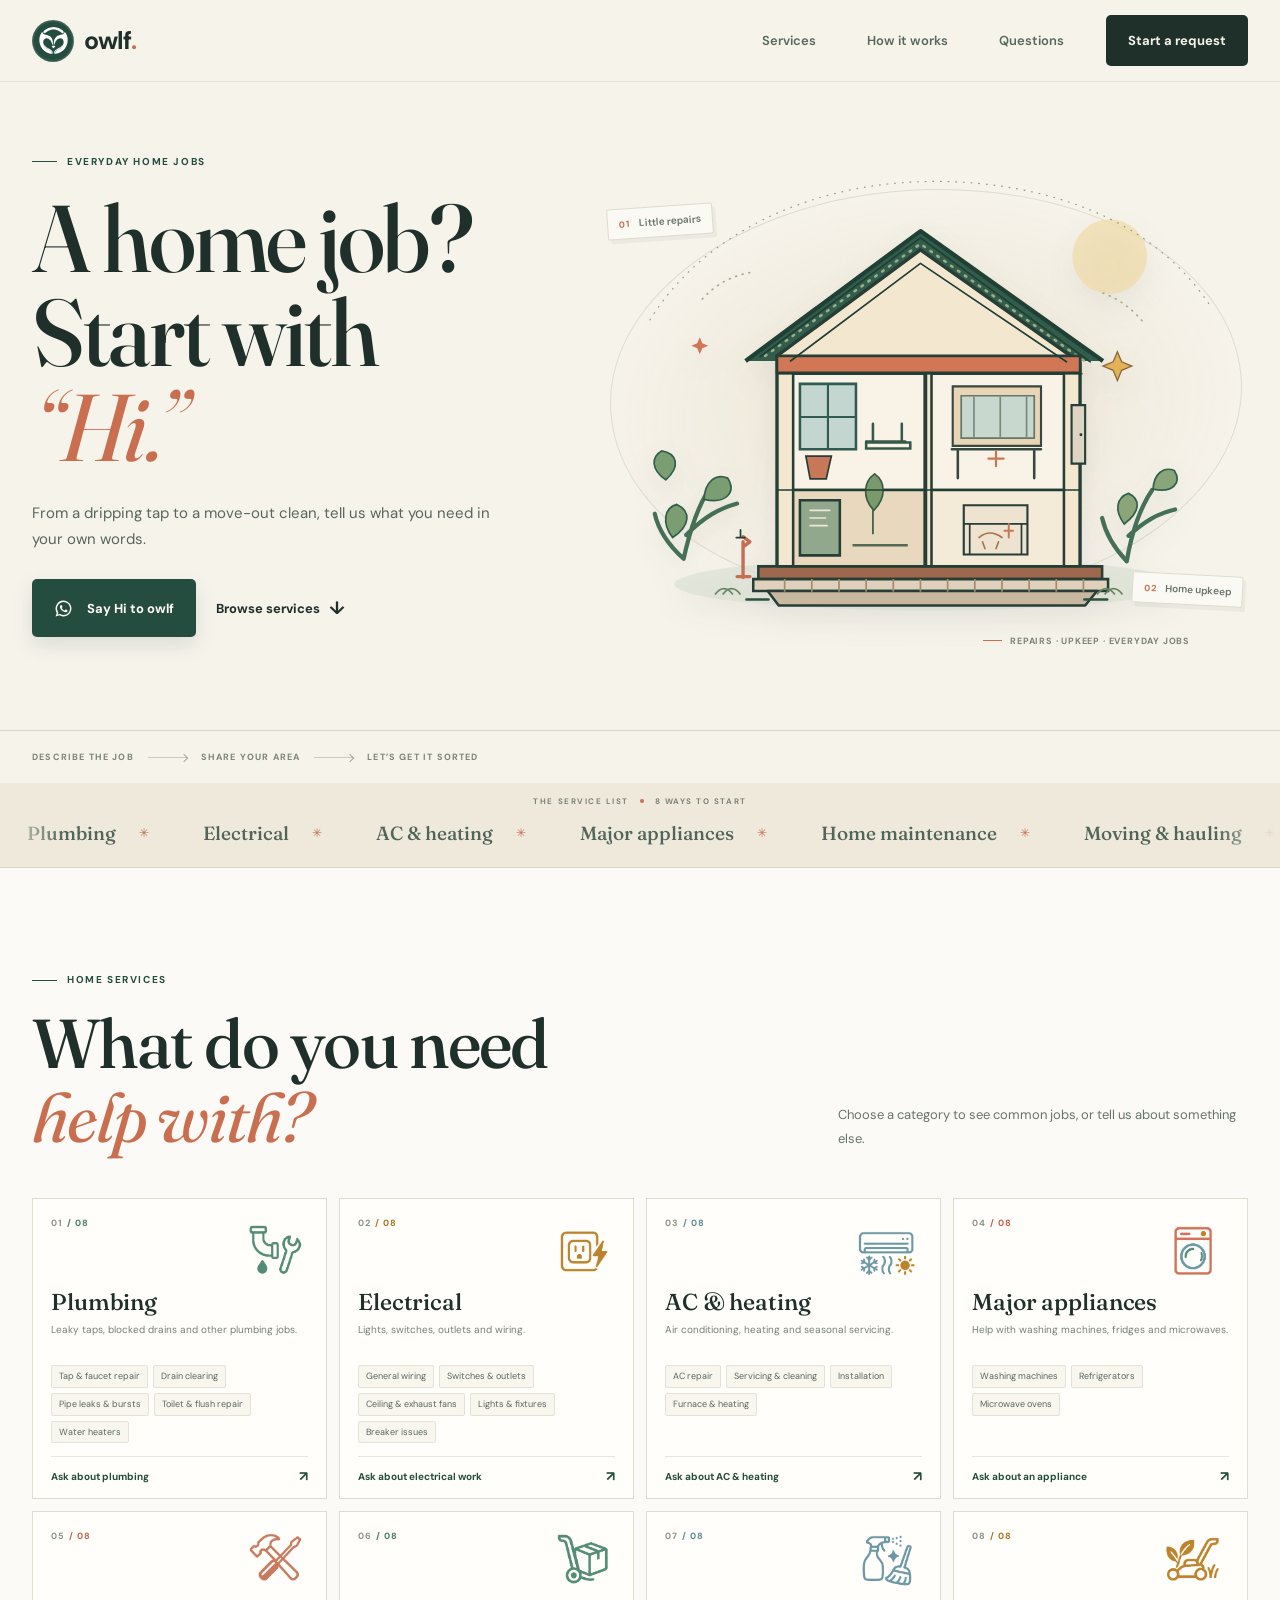
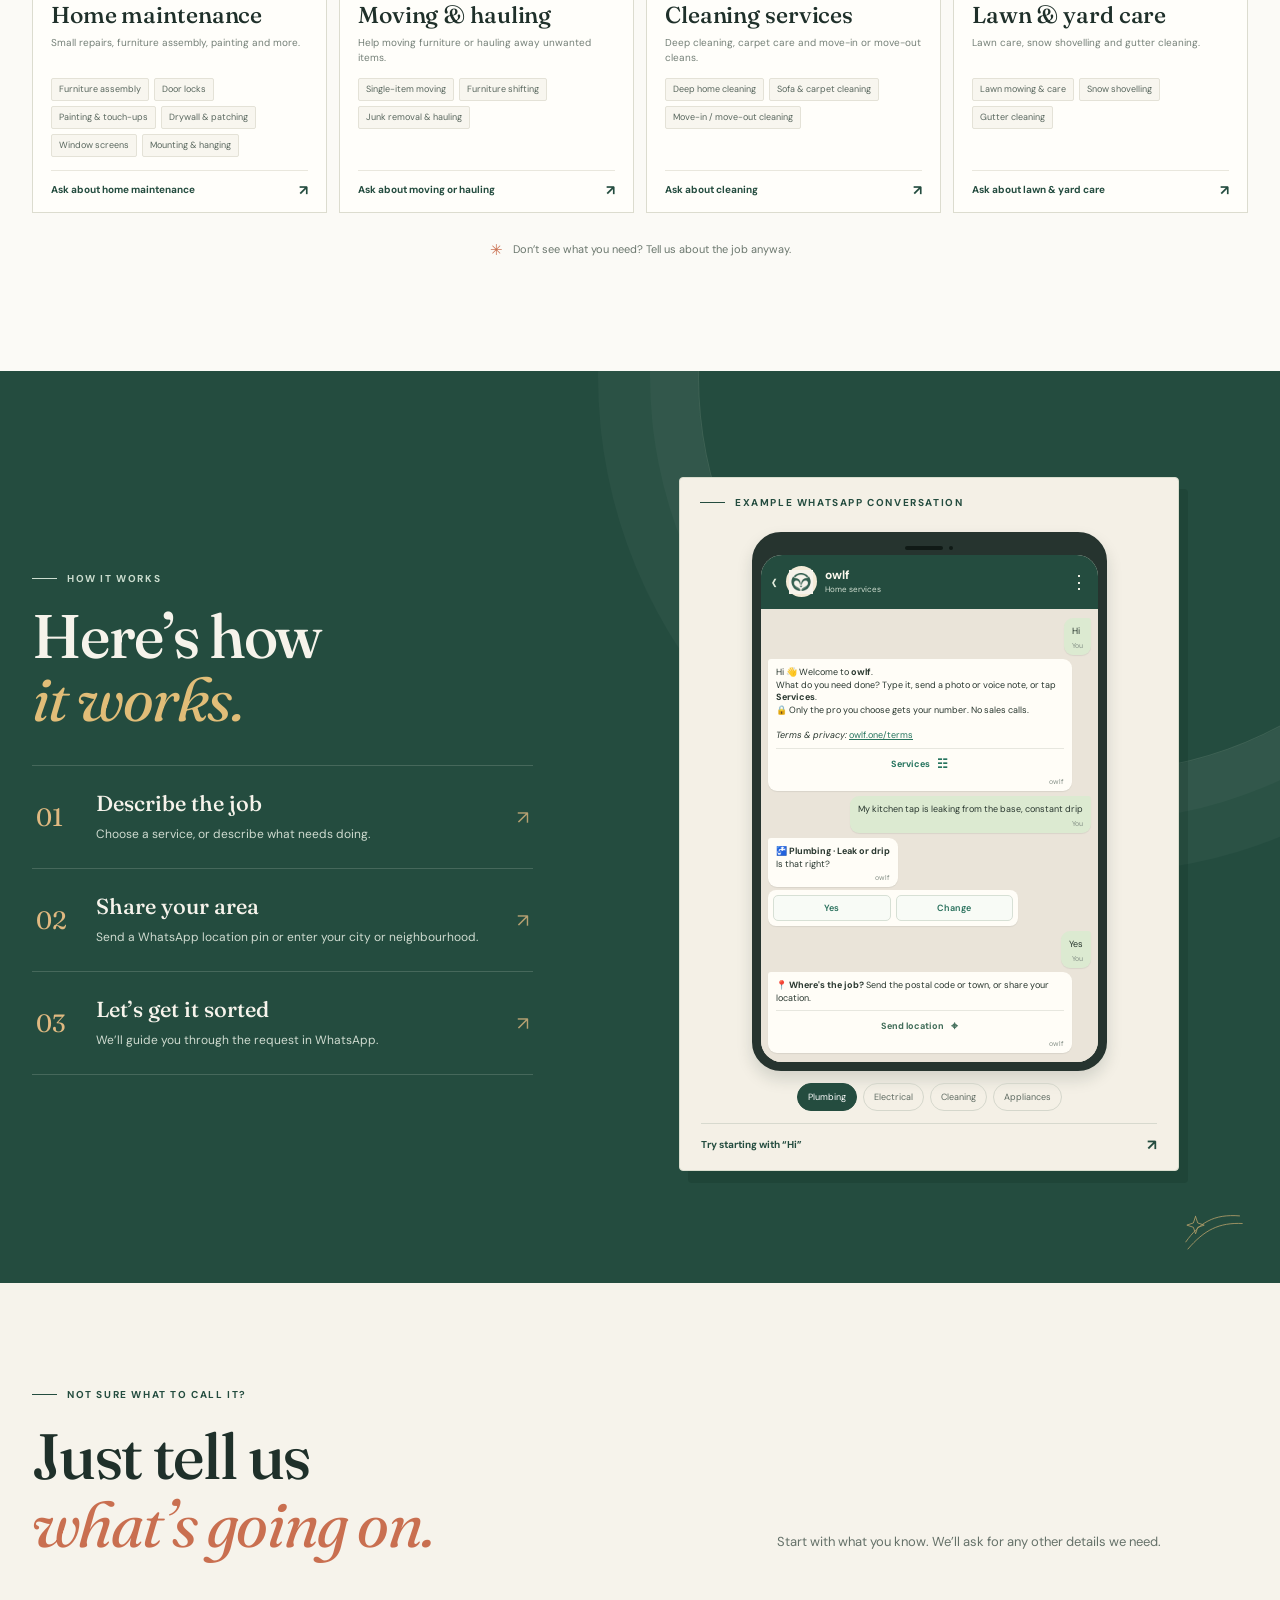
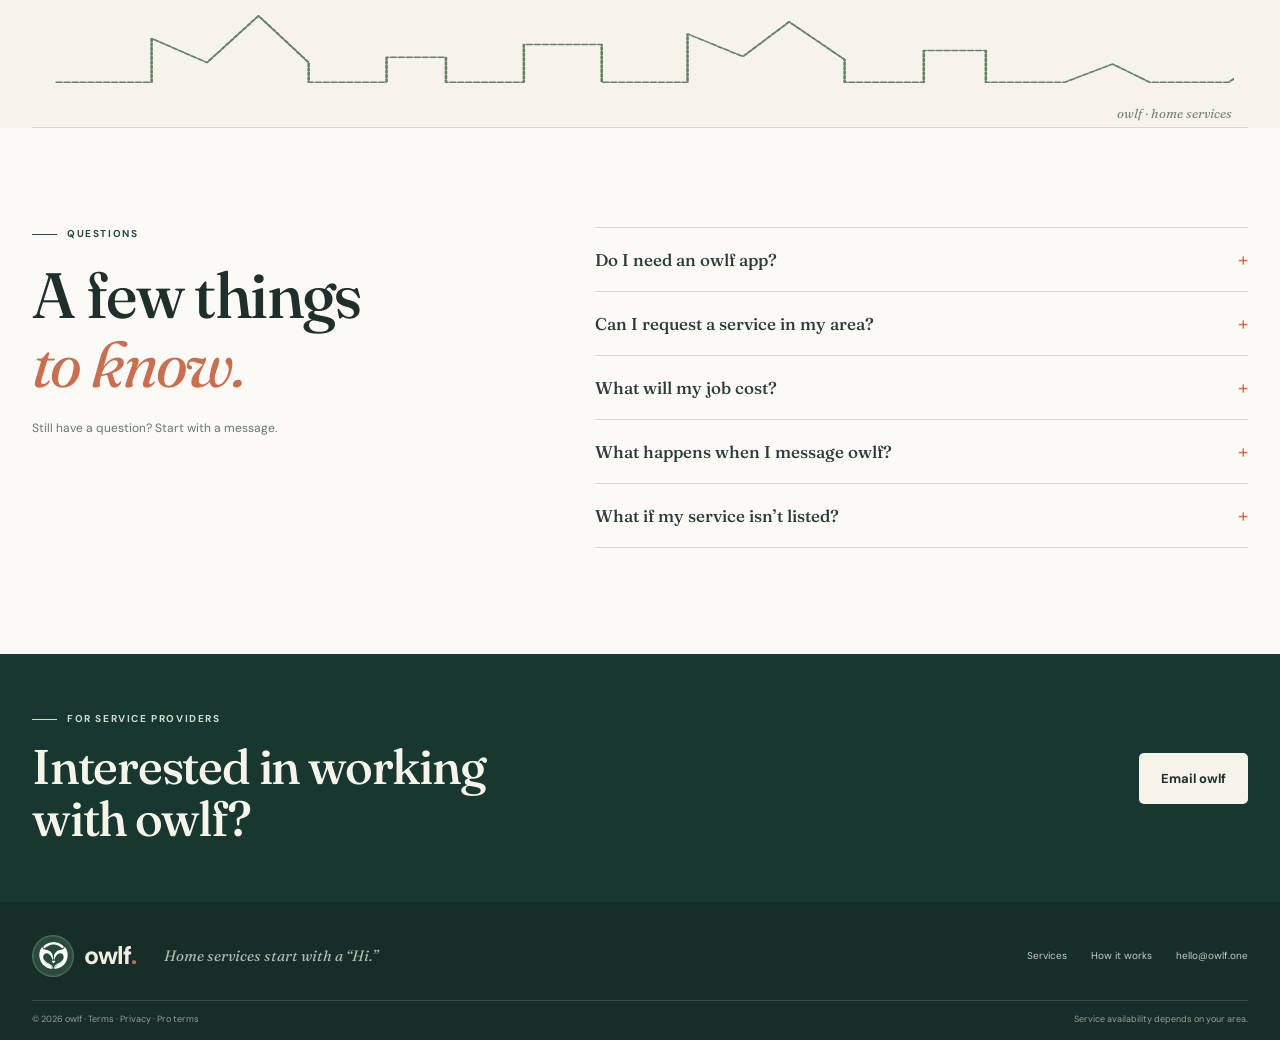
==== index.html @ 666f2050 "Terms page address and quiet legal links - owlf.one/terms shows the Customer Terms (from the app, li" ====
<!doctype html>
<html lang="en-CA">
<head>
  <meta charset="utf-8">
  <meta name="viewport" content="width=device-width, initial-scale=1">
  <meta name="theme-color" content="#f6f3eb">
  <title>owlf — A home job? Start with “Hi.”</title>
  <meta name="description" content="From a dripping tap to a move-out clean, tell owlf what you need in your own words. Start with a message in WhatsApp.">
  <link rel="canonical" href="https://owlf.one/">
  <link rel="icon" type="image/svg+xml" href="./favicon.svg">
  <link rel="icon" type="image/x-icon" href="./favicon.ico">
  <link rel="icon" type="image/png" sizes="192x192" href="./icon-192.png">
  <link rel="icon" type="image/png" sizes="512x512" href="./icon-512.png">
  <link rel="apple-touch-icon" href="./apple-touch-icon.png">
  <link rel="manifest" href="./manifest.webmanifest">
  <meta property="og:type" content="website">
  <meta property="og:url" content="https://owlf.one/">
  <meta property="og:title" content="owlf — Home services, started with a message">
  <meta property="og:description" content="Tell owlf what your home needs and start the conversation in WhatsApp.">
  <meta property="og:site_name" content="owlf">
  <meta name="twitter:card" content="summary_large_image">
  <meta name="twitter:title" content="owlf — Home services, started with a message">
  <meta name="twitter:description" content="Browse home service categories, then start a request in WhatsApp.">
  <link rel="preconnect" href="https://fonts.googleapis.com">
  <link rel="preconnect" href="https://fonts.gstatic.com" crossorigin>
  <link href="https://fonts.googleapis.com/css2?family=DM+Sans:wght@400;500;600;700&family=Fraunces:opsz,wght@9..144,400;9..144,500;9..144,600&display=swap" rel="stylesheet">
  <link rel="stylesheet" href="./style.css">
  <script src="./app.js" defer></script>
</head>
<body>
<a class="skip-link" href="#main">Skip to content</a>


<header class="site-header">
  <div class="wrap nav">
    <a class="brand" href="#top" aria-label="owlf home">
      <span class="brand-mark"><img src="./owlf-logo.svg" alt=""></span>
      <span class="brand-name">owlf<span>.</span></span>
    </a>
    <button class="menu-toggle" type="button" aria-expanded="false" aria-controls="main-nav" aria-label="Open navigation"><span></span><span></span></button>
    <nav class="main-nav" id="main-nav" aria-label="Main navigation">
      <a href="#services">Services</a><a href="#how">How it works</a><a href="#questions">Questions</a>
    </nav>
    <a class="button button-ink nav-cta" data-wa data-message="Hi" href="https://wa.me/?text=Hi">
      <span>Start a request</span>
    </a>
  </div>
</header>

<main id="main">
  <section class="hero" id="top">
    <div class="wrap hero-grid">
      <div class="hero-copy">
        <p class="eyebrow"><span class="eyebrow-rule"></span>Everyday home jobs</p>
        <h1>A home job?<br>Start with<br><em>“Hi.”</em></h1>
        <p class="hero-lede">From a dripping tap to a move-out clean, tell us what you need in your own words.</p>
        <div class="hero-actions">
          <a class="button button-green" data-wa data-message="Hi" href="https://wa.me/?text=Hi">
            <svg class="whatsapp-icon" viewBox="0 0 24 24" aria-hidden="true"><path d="M12 2a10 10 0 0 0-8.5 15.3L2 22l4.9-1.4A10 10 0 1 0 12 2Zm0 18.2a8.2 8.2 0 0 1-4.1-1.1l-.3-.2-3 .8.8-2.9-.2-.3A8.2 8.2 0 1 1 12 20.2Zm4.5-6.1c-.2-.1-1.4-.7-1.6-.8-.2-.1-.4-.1-.5.1l-.8 1c-.1.1-.3.2-.5.1-.2-.1-1-.4-1.9-1.2-.7-.6-1.2-1.4-1.3-1.7-.1-.2 0-.4.1-.5l.4-.4c.1-.1.2-.2.2-.4s0-.3 0-.4l-.7-1.8c-.2-.5-.4-.4-.5-.4h-.5c-.2 0-.4.1-.6.3-.2.2-.8.8-.8 2s.8 2.3 1 2.5c.1.2 1.7 2.6 4.1 3.6.6.3 1 .4 1.4.5.6.2 1.1.2 1.5.1.5-.1 1.4-.6 1.6-1.1.2-.6.2-1 .1-1.2-.1-.1-.2-.1-.5-.3Z"/></svg>
            <span>Say Hi to owlf</span>
          </a>
          <a class="text-link" href="#services">Browse services <span aria-hidden="true">↓</span></a>
        </div>
        
      </div>

      <div class="hero-art" aria-label="Illustration of a Canadian home with everyday home-service details">
        <div class="art-note note-one"><span class="note-mark">01</span><span>Little repairs</span></div>
        <div class="art-note note-two"><span class="note-mark">02</span><span>Home upkeep</span></div>
        <svg class="home-drawing" viewBox="0 0 760 570" role="img" aria-label="Illustration of a Canadian home" aria-describedby="home-art-desc">
          <desc id="home-art-desc">A hand-drawn brick house with a front porch, window boxes, a kitchen tap, a light switch, laundry and a snow shovel.</desc>
          <ellipse cx="382" cy="508" rx="298" ry="31" fill="#d8dfd1" opacity=".63"/>
          <circle cx="597" cy="122" r="44" fill="#f0dba8" opacity=".72"/>
          <path class="orbit-line" d="M55 197c72-116 223-177 389-161 121 12 217 61 272 145"/>
          <path d="M95 478c8-36 17-63 31-83m-31 83c-20-18-30-35-34-53m37 25c22-22 39-31 60-37" fill="none" stroke="#466f58" stroke-width="5" stroke-linecap="round"/>
          <path d="M82 453c-13-17-10-35 5-39 17 8 16 25-5 39Zm37-45c1-21 14-31 28-25 10 16-1 31-28 25Zm-45-23c-18-12-17-27-5-34 18 3 23 18 5 34Z" fill="#7b9d72" stroke="#315f4b" stroke-width="2"/>
          <path d="M617 481c6-35 15-62 30-84m-30 84c-16-17-25-33-29-51m31 21c20-18 34-26 55-31" fill="none" stroke="#466f58" stroke-width="5" stroke-linecap="round"/>
          <path d="M614 437c-12-16-9-31 5-36 15 7 14 22-5 36Zm34-41c1-18 12-27 25-22 9 14-1 27-25 22Z" fill="#8aa678" stroke="#315f4b" stroke-width="2"/>
          <g class="house-body">
          <path d="M168 245 374 92l215 153" fill="#315d4a" stroke="#203f35" stroke-width="5" stroke-linejoin="round"/>
          <path d="m191 239 183-132 193 138" fill="none" stroke="#9aac8a" stroke-width="3" stroke-linecap="round" stroke-dasharray="2 8"/>
          <path d="m205 239 169-125 188 133v242H205V239Z" fill="#f4e7d0" stroke="#263e36" stroke-width="4" stroke-linejoin="round"/>
          <path d="M205 239h357v20H205z" fill="#d27755" stroke="#263e36" stroke-width="3"/>
          <path d="M224 260h155v137H224z" fill="#f8f2e7" stroke="#263e36" stroke-width="3"/>
          <path d="M387 260h156v137H387z" fill="#f8f2e7" stroke="#263e36" stroke-width="3"/>
          <path d="M224 397h155v90H224z" fill="#e8d8bd" stroke="#263e36" stroke-width="3"/>
          <path d="M387 397h156v90H387z" fill="#f4ead8" stroke="#263e36" stroke-width="3"/>
          <path d="M380 258v230" stroke="#263e36" stroke-width="4"/>
          <path d="M232 272h66v77h-66z" fill="#c3d6d0" stroke="#315b50" stroke-width="3"/>
          <path d="M265 272v77m-33-38h66" stroke="#315b50" stroke-width="2.5"/>
          <path d="M310 341h52v7h-52zm8-22v22m34-22v22m-42-1h46" fill="none" stroke="#36584a" stroke-width="3" stroke-linecap="round"/>
          <path d="M239 357h30l-6 27h-19z" fill="#c87858" stroke="#263e36" stroke-width="2"/>
          <path d="M412 275h104v70H412z" fill="#e9d4b5" stroke="#36483f" stroke-width="2.5"/>
          <path d="M422 286h86v50h-86z" fill="#c8d8ce" stroke="#64786a" stroke-width="2"/>
          <path d="M437 287v48m31-48v48m31-48v48" stroke="#778c7a" stroke-width="2"/>
          <path d="M411 349h105m-98 0v34m90-34v34" stroke="#36483f" stroke-width="3" stroke-linecap="round"/>
          <path d="M463 351v18m-9-9h18" stroke="#c97655" stroke-width="2.5" stroke-linecap="round"/>
          <path d="M232 409h47v65h-47z" fill="#91a88d" stroke="#263e36" stroke-width="3"/>
          <path d="M244 421h23m-23 9h18m-18 9h20" stroke="#f1e7d5" stroke-width="2" stroke-linecap="round"/>
          <path d="M294 462h65" stroke="#506a56" stroke-width="3"/>
          <path d="M319 421c-14-15-12-34 1-43 13 9 14 28-1 43Zm-1 0v28" fill="#7b9a6c" stroke="#395d46" stroke-width="2"/>
          <path d="M425 415h75v58h-75z" fill="#eee3d1" stroke="#263e36" stroke-width="2.5"/>
          <path d="M425 437h75M432 437v36m61-36v36" stroke="#263e36" stroke-width="2"/>
          <path d="M443 453c8-7 18-7 27 0m-23 5 3 8m16-8-3 8" fill="none" stroke="#a7754e" stroke-width="2" stroke-linecap="round"/>
          <path d="M478 441v12m-5-8h10m-5-8v3" stroke="#c97655" stroke-width="2.3" stroke-linecap="round"/>
          <path d="M552 297h16v69h-16z" fill="#ddd4c3" stroke="#263e36" stroke-width="2.5"/>
          <circle cx="563" cy="332" r="1.7" fill="#263e36"/>
          <path d="M183 487h405v15H183z" fill="#9d684d" stroke="#263e36" stroke-width="3"/>
          <path d="M177 502h418v14H177z" fill="#dfd1bc" stroke="#263e36" stroke-width="3"/>
          <path d="M194 516h388l-14 17H207z" fill="#c8b89f" stroke="#263e36" stroke-width="3" stroke-linejoin="round"/>
          <path d="M214 502v15m32-15v15m32-15v15m32-15v15m32-15v15m32-15v15m32-15v15m32-15v15m32-15v15m32-15v15m32-15v15m32-15v15" stroke="#a58b71" stroke-width="2"/>
          <path d="M221 245 374 130l172 116M185 240l189-140 200 146M207 260h357M205 397h357M205 487h357" fill="none" stroke="#1f3f35" stroke-width="2" stroke-linecap="round" stroke-linejoin="round" class="sketch-line"/>
          </g>
          <path d="M195 526h-26m425 0h-27" stroke="#314f41" stroke-width="3" stroke-linecap="round"/>
          <path d="M165 458v42m-7-1h15m-8-47 8 6-8 6" fill="none" stroke="#c56e51" stroke-width="4" stroke-linecap="round" stroke-linejoin="round"/>
          <path d="M162 453v-9m-5 9h10" stroke="#263e36" stroke-width="2" stroke-linecap="round"/>
          <path d="M132 520c7-9 14-9 21 0m-12 0c7-9 14-9 21 0m420 0c7-9 14-9 21 0m-12 0c7-9 14-9 21 0" fill="none" stroke="#65845f" stroke-width="2"/>
          <path d="m606 234 5 12 12 5-12 5-5 12-5-12-12-5 12-5 5-12Z" fill="#e2b259" stroke="#8d6638" stroke-width="1.5" class="sparkle"/>
          <path d="m114 217 3 7 7 3-7 3-3 7-3-7-7-3 7-3 3-7Z" fill="#d27755" class="sparkle"/>
          <path d="M117 172c18-20 38-28 60-32m412 25c19 7 34 18 48 35" fill="none" stroke="#a4aa96" stroke-width="2" stroke-linecap="round" stroke-dasharray="1 7"/>
        </svg>
        <div class="art-caption"><span class="caption-dash"></span><span>Repairs · upkeep · everyday jobs</span></div>
      </div>
    </div>
    <div class="hero-bottom"><div class="wrap"><span>Describe the job</span><span class="bottom-path"></span><span>Share your area</span><span class="bottom-path"></span><span>Let’s get it sorted</span></div></div>
  </section>

  <section class="service-ribbon" aria-label="Home service categories">
    <div class="ribbon-label"><span>THE SERVICE LIST</span><i aria-hidden="true"></i><span>8 WAYS TO START</span></div>
    <div class="ticker" aria-hidden="true">
      <div class="ticker-track">
        <div class="ticker-group">
          <span>Plumbing <b>✳</b></span><span>Electrical <b>✳</b></span><span>AC &amp; heating <b>✳</b></span><span>Major appliances <b>✳</b></span><span>Home maintenance <b>✳</b></span><span>Moving &amp; hauling <b>✳</b></span><span>Cleaning <b>✳</b></span><span>Lawn &amp; yard care <b>✳</b></span>
        </div>
        <div class="ticker-group" aria-hidden="true">
          <span>Plumbing <b>✳</b></span><span>Electrical <b>✳</b></span><span>AC &amp; heating <b>✳</b></span><span>Major appliances <b>✳</b></span><span>Home maintenance <b>✳</b></span><span>Moving &amp; hauling <b>✳</b></span><span>Cleaning <b>✳</b></span><span>Lawn &amp; yard care <b>✳</b></span>
        </div>
      </div>
    </div>
  </section>

  <section class="section services" id="services">
    <div class="wrap">
      <div class="section-heading reveal">
        <div>
          <p class="eyebrow"><span class="eyebrow-rule"></span>Home services</p>
          <h2>What do you need<br><em>help with?</em></h2>
        </div>
        <p class="section-intro">Choose a category to see common jobs, or tell us about something else.</p>
      </div>

      <div class="service-grid">
        <article class="service-card reveal">
          <div class="service-card-top"><span class="service-number">01 <i>/ 08</i></span><span class="service-icon service-icon--plumbing" aria-hidden="true"></span></div>
          <h3>Plumbing</h3><p class="card-summary">Leaky taps, blocked drains and other plumbing jobs.</p>
          <ul class="service-tags"><li>Tap &amp; faucet repair</li><li>Drain clearing</li><li>Pipe leaks &amp; bursts</li><li>Toilet &amp; flush repair</li><li>Water heaters</li></ul>
          <a class="card-example" data-wa data-message="Hi, I’d like to ask about plumbing for my home." href="https://wa.me/?text=Hi">Ask about plumbing <span aria-hidden="true">↗</span></a>
        </article>
        <article class="service-card reveal">
          <div class="service-card-top"><span class="service-number">02 <i>/ 08</i></span><span class="service-icon service-icon--electrical" aria-hidden="true"></span></div>
          <h3>Electrical</h3><p class="card-summary">Lights, switches, outlets and wiring.</p>
          <ul class="service-tags"><li>General wiring</li><li>Switches &amp; outlets</li><li>Ceiling &amp; exhaust fans</li><li>Lights &amp; fixtures</li><li>Breaker issues</li></ul>
          <a class="card-example" data-wa data-message="Hi, I’d like to ask about an electrical job for my home." href="https://wa.me/?text=Hi">Ask about electrical work <span aria-hidden="true">↗</span></a>
        </article>
        <article class="service-card reveal">
          <div class="service-card-top"><span class="service-number">03 <i>/ 08</i></span><span class="service-icon service-icon--ac-heating" aria-hidden="true"></span></div>
          <h3>AC &amp; heating</h3><p class="card-summary">Air conditioning, heating and seasonal servicing.</p>
          <ul class="service-tags"><li>AC repair</li><li>Servicing &amp; cleaning</li><li>Installation</li><li>Furnace &amp; heating</li></ul>
          <a class="card-example" data-wa data-message="Hi, I’d like to ask about AC or heating service for my home." href="https://wa.me/?text=Hi">Ask about AC & heating <span aria-hidden="true">↗</span></a>
        </article>
        <article class="service-card reveal">
          <div class="service-card-top"><span class="service-number">04 <i>/ 08</i></span><span class="service-icon service-icon--major-appliances" aria-hidden="true"></span></div>
          <h3>Major appliances</h3><p class="card-summary">Help with washing machines, fridges and microwaves.</p>
          <ul class="service-tags"><li>Washing machines</li><li>Refrigerators</li><li>Microwave ovens</li></ul>
          <a class="card-example" data-wa data-message="Hi, I’d like to ask about a major appliance repair." href="https://wa.me/?text=Hi">Ask about an appliance <span aria-hidden="true">↗</span></a>
        </article>
        <article class="service-card reveal">
          <div class="service-card-top"><span class="service-number">05 <i>/ 08</i></span><span class="service-icon service-icon--home-maintenance" aria-hidden="true"></span></div>
          <h3>Home maintenance</h3><p class="card-summary">Small repairs, furniture assembly, painting and more.</p>
          <ul class="service-tags"><li>Furniture assembly</li><li>Door locks</li><li>Painting &amp; touch-ups</li><li>Drywall &amp; patching</li><li>Window screens</li><li>Mounting &amp; hanging</li></ul>
          <a class="card-example" data-wa data-message="Hi, I’d like to ask about a home maintenance job." href="https://wa.me/?text=Hi">Ask about home maintenance <span aria-hidden="true">↗</span></a>
        </article>
        <article class="service-card reveal">
          <div class="service-card-top"><span class="service-number">06 <i>/ 08</i></span><span class="service-icon service-icon--moving-hauling" aria-hidden="true"></span></div>
          <h3>Moving &amp; hauling</h3><p class="card-summary">Help moving furniture or hauling away unwanted items.</p>
          <ul class="service-tags"><li>Single-item moving</li><li>Furniture shifting</li><li>Junk removal &amp; hauling</li></ul>
          <a class="card-example" data-wa data-message="Hi, I’d like to ask about moving or hauling help." href="https://wa.me/?text=Hi">Ask about moving or hauling <span aria-hidden="true">↗</span></a>
        </article>
        <article class="service-card reveal">
          <div class="service-card-top"><span class="service-number">07 <i>/ 08</i></span><span class="service-icon service-icon--cleaning-services" aria-hidden="true"></span></div>
          <h3>Cleaning services</h3><p class="card-summary">Deep cleaning, carpet care and move-in or move-out cleans.</p>
          <ul class="service-tags"><li>Deep home cleaning</li><li>Sofa &amp; carpet cleaning</li><li>Move-in / move-out cleaning</li></ul>
          <a class="card-example" data-wa data-message="Hi, I’d like to ask about a cleaning service." href="https://wa.me/?text=Hi">Ask about cleaning <span aria-hidden="true">↗</span></a>
        </article>
        <article class="service-card reveal">
          <div class="service-card-top"><span class="service-number">08 <i>/ 08</i></span><span class="service-icon service-icon--lawn-yard-care" aria-hidden="true"></span></div>
          <h3>Lawn &amp; yard care</h3><p class="card-summary">Lawn care, snow shovelling and gutter cleaning.</p>
          <ul class="service-tags"><li>Lawn mowing &amp; care</li><li>Snow shovelling</li><li>Gutter cleaning</li></ul>
          <a class="card-example" data-wa data-message="Hi, I’d like to ask about lawn or yard care." href="https://wa.me/?text=Hi">Ask about lawn & yard care <span aria-hidden="true">↗</span></a>
        </article>
      </div>

      <p class="catalog-note"><span aria-hidden="true">✳</span>Don’t see what you need? Tell us about the job anyway.</p>
    </div>
  </section>

  <section class="how" id="how">
    <div class="wrap how-grid">
      <div class="how-copy">
        <div class="how-intro reveal">
          <p class="eyebrow eyebrow-light"><span class="eyebrow-rule"></span>How it works</p>
          <h2>Here’s how<br><em>it works.</em></h2>
        </div>
        <ol class="steps reveal" aria-label="How to start a home service request">
          <li><span class="step-number">01</span><div><h3>Describe the job</h3><p>Choose a service, or describe what needs doing.</p></div></li>
          <li><span class="step-number">02</span><div><h3>Share your area</h3><p>Send a WhatsApp location pin or enter your city or neighbourhood.</p></div></li>
          <li><span class="step-number">03</span><div><h3>Let’s get it sorted</h3><p>We’ll guide you through the request in WhatsApp.</p></div></li>
        </ol>
      </div>

      <div class="conversation-card reveal" id="conversation">
        <p class="eyebrow"><span class="eyebrow-rule"></span>Example WhatsApp conversation</p>
        <div class="phone">
          <div class="phone-hardware"><span></span><i></i></div>
          <div class="phone-screen">
            <div class="wa-header">
              <span class="wa-back" aria-hidden="true">‹</span>
              <span class="wa-avatar"><img src="./icon-512.png" alt=""></span>
              <span class="wa-contact"><strong>owlf</strong><small>Home services</small></span>
              <span class="wa-menu" aria-hidden="true">⋮</span>
            </div>
            <div class="chat-thread" aria-live="polite" aria-label="WhatsApp request flow">
              <div class="chat-line outgoing greeting-line"><p>Hi</p><span>You</span></div>

              <div class="chat-line incoming welcome-line">
                <p id="welcome-message">Hi 👋 Welcome to <strong>owlf</strong>.<br>What do you need done? Type it, send a photo or voice note, or tap <strong>Services</strong>.<br>🔒 Only the pro you choose gets your number. No sales calls.<br><br><em>Terms &amp; privacy:</em> <a class="privacy-link-placeholder" href="/terms">owlf.one/terms</a></p>
                <div class="chat-list-cta" aria-hidden="true"><span>Services</span><span>☷</span></div>
                <span>owlf</span>
              </div>

              <div class="chat-line outgoing job-description"><p id="sample-message">My kitchen tap is leaking from the base, constant drip</p><span>You</span></div>

              <div class="chat-line incoming service-confirmation">
                <p id="confirmation-message">🚰 <strong>Plumbing · Leak or drip</strong><br>Is that right?</p>
                <span>owlf</span>
              </div>
              <div class="chat-actions reply-actions" aria-label="Reply options shown by owlf"><span>Yes</span><span>Change</span></div>

              <div class="chat-line outgoing selected-reply"><p>Yes</p><span>You</span></div>

              <div class="chat-line incoming follow-up">
                <p id="area-prompt">📍 <strong>Where's the job?</strong> Send the postal code or town, or share your location.</p>
                <div class="chat-list-cta location-cta" aria-hidden="true"><span>Send location</span><span>⌖</span></div>
                <span>owlf</span>
              </div>
            </div>
          </div>
        </div>
        <div class="scenario-tabs" role="tablist" aria-label="Choose a service message">
          <button class="scenario active" type="button" role="tab" aria-selected="true" data-kind="plumbing">Plumbing</button>
          <button class="scenario" type="button" role="tab" aria-selected="false" data-kind="electrical">Electrical</button>
          <button class="scenario" type="button" role="tab" aria-selected="false" data-kind="cleaning">Cleaning</button>
          <button class="scenario" type="button" role="tab" aria-selected="false" data-kind="appliance">Appliances</button>
        </div>
        <a class="conversation-link" data-wa data-message="Hi" href="https://wa.me/?text=Hi">Try starting with “Hi” <span aria-hidden="true">↗</span></a>
      </div>
    </div>
    <svg class="how-doodle" viewBox="0 0 140 140" aria-hidden="true"><path d="M18 92c25-35 51-52 99-48M22 105c30-35 57-49 100-47M36 45l4 12 12 4-12 4-4 12-4-12-12-4 12-4 4-12Z"/></svg>
  </section>

  <section class="about-section">
    <div class="wrap about-grid">
      <div class="about-title reveal"><p class="eyebrow"><span class="eyebrow-rule"></span>Not sure what to call it?</p><h2>Just tell us<br><em>what’s going on.</em></h2></div>
      <div class="about-copy reveal">
        <p>Start with what you know. We’ll ask for any other details we need.</p>
      </div>
      <div class="about-illustration reveal" aria-hidden="true">
        <svg viewBox="0 0 900 130" preserveAspectRatio="none"><defs><clipPath id="about-outline-clip" clipPathUnits="userSpaceOnUse"><rect class="about-outline-wipe" x="0" y="0" width="0" height="130"/></clipPath></defs><path clip-path="url(#about-outline-clip)" d="M8 101h72V43l42 32 39-62 38 62v26h59V68h45v33h59V51h59v50h65V37l42 30 35-46 42 50v30h60V59h47v42h60l36-24 28 24h60l41-46 39 46h48"/></svg>
        <span>owlf · home services</span>
      </div>
    </div>
  </section>

  <section class="faq-section" id="questions">
    <div class="wrap faq-grid">
      <div class="faq-intro reveal"><p class="eyebrow"><span class="eyebrow-rule"></span>Questions</p><h2>A few things<br><em>to know.</em></h2><p>Still have a question? Start with a message.</p></div>
      <div class="faq-list reveal">
        <details><summary>Do I need an owlf app?<span aria-hidden="true">+</span></summary><p>No separate app to install. Just start with a message in WhatsApp.</p></details>
        <details><summary>Can I request a service in my area?<span aria-hidden="true">+</span></summary><p>Tell us your city or neighbourhood in WhatsApp, and we’ll guide you through the options for your area.</p></details>
        <details><summary>What will my job cost?<span aria-hidden="true">+</span></summary><p>The price depends on the work. Make sure the price and what it includes are clear before you agree to the job.</p></details>
        <details><summary>What happens when I message owlf?<span aria-hidden="true">+</span></summary><p>You’ll be asked to describe the job and share your area. Follow the prompts in WhatsApp to continue your request.</p></details>
        <details><summary>What if my service isn’t listed?<span aria-hidden="true">+</span></summary><p>Send us a message describing the job and share your area. We’ll help you work out the next step.</p></details>
      </div>
    </div>
  </section>

  <section class="provider-section">
    <div class="wrap provider-row reveal">
      <div><p class="eyebrow eyebrow-light"><span class="eyebrow-rule"></span>For service providers</p><h2>Interested in working<br>with owlf?</h2></div>
      <button class="button button-paper" type="button" data-email-draft data-email-to="hello@owlf.one" data-email-subject="owlf service provider enquiry">Email owlf</button>
    </div>
  </section>
</main>

<footer class="site-footer">
  <div class="wrap footer-main">
    <a class="brand footer-brand" href="#top" aria-label="owlf home"><span class="brand-mark"><img src="./owlf-logo.svg" alt=""></span><span class="brand-name">owlf<span>.</span></span></a>
    <p>Home services start with a “Hi.”</p>
    <nav aria-label="Footer navigation"><a href="#services">Services</a><a href="#how">How it works</a><a href="mailto:hello@owlf.one">hello@owlf.one</a></nav>
  </div>
  <div class="wrap footer-bottom"><span>© <span id="year">2026</span> owlf · <a href="/terms">Terms</a> · <a href="/privacy">Privacy</a> · <a href="/pro-terms">Pro terms</a></span><span>Service availability depends on your area.</span></div>
</footer>
</body>
</html>
---- style.css ----
:root {
  color-scheme: light;
  --paper: #f6f3eb;
  --paper-deep: #efe9dc;
  --card: #fbf9f3;
  --ink: #1f302a;
  --green: #244c3f;
  --green-dark: #17372f;
  --moss: #6f8d73;
  --sage: #cbd7c8;
  --muted: #67746d;
  --line: #d9d8ca;
  --rust: #c96f50;
  --ochre: #d4a249;
  --blue: #6e939c;
  --serif: "Fraunces", Georgia, "Times New Roman", serif;
  --sans: "DM Sans", "Aptos", "Segoe UI", Arial, sans-serif;
  --wrap: 1216px;
  --ease: cubic-bezier(.2,.7,.25,1);
}
* { box-sizing: border-box; }
html { scroll-behavior: smooth; scroll-padding-top: 92px; }
body { margin: 0; background: var(--paper); color: var(--ink); font-family: var(--sans); -webkit-font-smoothing: antialiased; text-rendering: optimizeLegibility; }
body, button, a { -webkit-tap-highlight-color: transparent; }
a { color: inherit; }
button { font: inherit; }
.symbol-library { position: absolute; width: 0; height: 0; overflow: hidden; }
.wrap { width: min(var(--wrap), calc(100% - 64px)); margin-inline: auto; }
.skip-link { position: fixed; z-index: 100; top: 12px; left: 12px; padding: 10px 14px; border-radius: 4px; background: var(--ink); color: white; transform: translateY(-150%); }
.skip-link:focus { transform: translateY(0); }
:focus-visible { outline: 3px solid var(--ochre); outline-offset: 4px; }
.site-header { position: sticky; z-index: 20; top: 0; height: 82px; border-bottom: 1px solid rgb(35 62 51 / 10%); background: rgb(246 243 235 / 94%); backdrop-filter: blur(14px); }
.nav { display: flex; height: 100%; align-items: center; }
.brand { display: inline-flex; align-items: center; gap: 10px; text-decoration: none; }
.brand-mark { position: relative; display: grid; width: 42px; height: 42px; place-items: center; border: 1px solid rgb(255 250 240 / 16%); border-radius: 50%; background: var(--green); color: var(--paper); box-shadow: inset 0 0 0 1px rgb(255 250 240 / 7%); transition: transform .35s var(--ease), box-shadow .35s ease; }
.brand-mark img { width: 29px; height: 29px; filter: brightness(0) invert(1); }
.brand:hover .brand-mark, .brand:focus-visible .brand-mark { box-shadow: 0 5px 12px rgb(31 48 42 / 17%), inset 0 0 0 1px rgb(255 250 240 / 9%); transform: translateY(-2px) rotate(-4deg); }
.brand-name { font-size: 25px; font-weight: 700; letter-spacing: -.035em; }
.brand-name span { color: var(--rust); }
.main-nav { display: flex; gap: clamp(26px, 4vw, 54px); align-items: center; margin-left: auto; margin-right: 42px; }
.main-nav a { position: relative; padding: 12px 0; color: #58675f; font-size: 13px; font-weight: 600; text-decoration: none; transition: color .2s ease; }
.main-nav a::after { position: absolute; right: 0; bottom: 5px; left: 0; height: 1px; background: var(--rust); content: ""; transform: scaleX(0); transform-origin: left; transition: transform .22s var(--ease); }
.main-nav a:hover { color: var(--ink); }
.main-nav a:hover::after { transform: scaleX(1); }
.button { display: inline-flex; min-height: 51px; align-items: center; justify-content: center; gap: 14px; padding: 0 21px; border: 1px solid transparent; border-radius: 5px; font-size: 13px; font-weight: 700; text-decoration: none; transition: transform .24s var(--ease), background .2s ease, color .2s ease, box-shadow .2s ease; }
.button > span { transition: transform .24s var(--ease); }
.button:hover, .button:focus-visible { transform: translateY(-2px) scale(1.015); }
.button:hover > span, .button:focus-visible > span { transform: translateX(2px); }
.button:active { transform: translateY(0) scale(.985); }
.button-ink { background: var(--ink); color: var(--paper); }
.button-ink:hover { background: #2f4d40; box-shadow: 0 7px 16px rgb(31 48 42 / 13%); }
.button-green { min-height: 58px; background: var(--green); color: #fffdf6; box-shadow: 0 8px 20px rgb(36 76 63 / 13%); }
.button-green:hover { background: #1c4236; box-shadow: 0 11px 23px rgb(36 76 63 / 20%); }
.button-paper { background: var(--paper); color: var(--ink); }
.button-paper:hover { background: white; }
.whatsapp-icon { width: 19px; height: 19px; fill: currentColor; transition: transform .28s var(--ease); }
.button-green:hover .whatsapp-icon, .button-green:focus-visible .whatsapp-icon { transform: rotate(-8deg) scale(1.08); }
.menu-toggle { display: none; }

.hero { position: relative; overflow: hidden; padding-top: 58px; background: var(--paper); }
.hero-grid { min-height: 590px; display: grid; grid-template-columns: minmax(390px,.88fr) minmax(520px,1.12fr); align-items: center; gap: clamp(22px, 5vw, 84px); padding-bottom: 60px; }
.hero-copy { position: relative; z-index: 1; padding: 0 0 18px; animation: copy-in .75s var(--ease) both; }
.eyebrow { display: flex; align-items: center; gap: 10px; margin: 0 0 22px; color: var(--green); font-size: 10px; font-weight: 700; letter-spacing: .16em; line-height: 1.4; text-transform: uppercase; }
.eyebrow-rule { width: 25px; height: 1px; background: currentColor; }
.hero h1, .section-heading h2, .how h2, .about-title h2, .faq-intro h2, .provider-row h2 { margin: 0; font-family: var(--serif); font-weight: 500; letter-spacing: -.025em; }
.hero h1 { max-width: 610px; font-size: clamp(62px, 7.4vw, 96px); line-height: 1; letter-spacing: -.025em; text-wrap: balance; }
h1 em, h2 em { color: var(--rust); font-weight: 400; }
.hero-lede { max-width: 490px; margin: 25px 0 27px; color: #58665e; font-size: 15px; line-height: 1.75; }
.hero-actions { display: flex; flex-wrap: wrap; align-items: center; gap: 20px; }
.text-link { display: inline-flex; align-items: center; gap: 9px; color: var(--ink); font-size: 13px; font-weight: 700; text-decoration: none; }
.text-link span { font-size: 18px; transition: transform .2s var(--ease); }
.text-link:hover span { transform: translateY(3px); }
.hero-note { display: flex; max-width: 415px; align-items: flex-start; gap: 9px; margin: 23px 0 0; color: #718078; font-size: 11px; line-height: 1.5; }
.hero-note span { color: var(--rust); font-size: 15px; line-height: 1; }
.hero-art { position: relative; display: flex; min-height: 492px; align-items: center; justify-content: center; padding: 7px 0 28px; isolation: isolate; animation: art-in .9s .1s var(--ease) both; }
.hero-art::before { position: absolute; z-index: -1; width: min(100%, 630px); height: 410px; border: 1px solid #dedccd; border-radius: 48% 52% 48% 52%; background: radial-gradient(ellipse at 49% 53%, #f0eadc 0 31%, transparent 70%); content: ""; transform: rotate(-5deg); }
.home-drawing { width: min(100%, 670px); overflow: visible; filter: drop-shadow(0 12px 14px rgb(39 55 46 / 9%)); }
.house-body { transform-box: fill-box; transform-origin: 50% 100%; transition: transform .44s var(--ease); }
.hero-art:hover .house-body { transform: translateY(-4px) rotate(-.2deg) scale(1.005); }
.orbit-line { fill: none; stroke: #8d9d8e; stroke-width: 1.4; stroke-dasharray: 2 7; }
.sketch-line { stroke-dasharray: 1000; stroke-dashoffset: 1000; animation: sketch-draw 1.8s .55s ease forwards; }
.sparkle { transform-box: fill-box; transform-origin: center; animation: twinkle 3.5s ease-in-out infinite; }
.art-note { position: absolute; z-index: 2; display: flex; align-items: center; gap: 8px; padding: 8px 11px; border: 1px solid #dedccd; border-radius: 2px; background: var(--card); color: #66746a; box-shadow: 3px 4px 0 rgb(39 55 46 / 5%); font-size: 10px; font-weight: 600; }
.note-mark { color: var(--rust); font-size: 9px; font-weight: 700; letter-spacing: .1em; }
.note-one { top: 60px; left: 4px; transform: rotate(-4deg); }
.note-two { right: 5px; bottom: 60px; transform: rotate(3deg); }
.art-caption { position: absolute; right: 9%; bottom: 18px; display: flex; align-items: center; gap: 8px; color: #7b8275; font-size: 9px; font-weight: 700; letter-spacing: .09em; text-transform: uppercase; }
.caption-dash { width: 19px; height: 1px; background: var(--rust); }
.hero-bottom { border-top: 1px solid var(--line); }
.hero-bottom .wrap { display: flex; min-height: 52px; align-items: center; gap: 14px; color: #7a8478; font-size: 9px; font-weight: 700; letter-spacing: .13em; text-transform: uppercase; }
.bottom-path { width: 39px; height: 1px; background: #c9cbbb; }
.bottom-path::after { display: block; width: 5px; height: 5px; margin: -2px 0 0 auto; border-top: 1px solid #9da996; border-right: 1px solid #9da996; content: ""; transform: rotate(45deg); }

.service-ribbon { overflow: hidden; padding: 13px 0 15px; border-bottom: 1px solid var(--line); background: var(--paper-deep); }
.ribbon-label { display: flex; justify-content: center; align-items: center; gap: 11px; padding-bottom: 8px; color: #7d8378; font-size: 8px; font-weight: 700; letter-spacing: .19em; }
.ribbon-label i { width: 4px; height: 4px; border-radius: 50%; background: var(--rust); }
.ticker { overflow: hidden; mask-image: linear-gradient(90deg, transparent, #000 5%, #000 95%, transparent); }
.ticker-track { display: flex; width: max-content; animation: ticker-loop 46s linear infinite; will-change: transform; }
.ticker:hover .ticker-track, .ticker:focus-within .ticker-track { animation-play-state: paused; }
.ticker-group { display: flex; flex: 0 0 auto; align-items: center; }
.ticker-group > span { display: inline-flex; align-items: center; gap: 23px; padding: 7px 27px; color: #52655a; font-family: var(--serif); font-size: 19px; font-weight: 500; white-space: nowrap; }
.ticker-group b { color: var(--rust); font-family: var(--sans); font-size: 12px; font-weight: 400; }
@keyframes ticker-loop { to { transform: translateX(-50%); } }

.section { padding: 105px 0 112px; }
.services { background: #fbfaf6; }
.section-heading { display: grid; grid-template-columns: 1.2fr .8fr; align-items: end; gap: 56px; margin-bottom: 43px; }
.section-heading h2, .about-title h2, .faq-intro h2 { font-size: clamp(45px, 5.4vw, 70px); line-height: 1.07; text-wrap: balance; }
.section-heading .eyebrow, .about-title .eyebrow, .faq-intro .eyebrow { margin-bottom: 20px; }
.section-intro { max-width: 410px; margin: 0 0 5px auto; color: var(--muted); font-size: 13px; line-height: 1.8; }
.service-grid { display: grid; grid-template-columns: repeat(4,minmax(0,1fr)); gap: 12px; }
.service-card { position: relative; min-height: 263px; display: flex; flex-direction: column; padding: 18px 18px 13px; border: 1px solid #dcdccf; background: #fffefa; transition: transform .3s var(--ease), border-color .3s ease, box-shadow .3s ease; }
.service-card::before { position: absolute; top: 0; right: 0; width: 0; height: 2px; background: var(--service-color, var(--rust)); content: ""; transition: width .35s var(--ease); }
.service-card:nth-child(1) { --service-color: #477967; }
.service-card:nth-child(2) { --service-color: #a8731e; }
.service-card:nth-child(3) { --service-color: #5d8794; }
.service-card:nth-child(4) { --service-color: #c45f47; }
.service-card:nth-child(5) { --service-color: #b9664d; }
.service-card:nth-child(6) { --service-color: #477967; }
.service-card:nth-child(7) { --service-color: #5d8794; }
.service-card:nth-child(8) { --service-color: #a8731e; }
.service-card:hover { z-index: 1; border-color: #b7c4b4; box-shadow: 0 12px 25px rgb(35 61 48 / 8%); transform: translateY(-4px); }
.service-card:hover::before { right: auto; left: 0; width: 100%; }
.service-card-top { display: flex; min-height: 67px; align-items: flex-start; justify-content: space-between; }
.service-number { color: #8b9286; font-size: 9px; font-weight: 700; letter-spacing: .13em; }
.service-number i { color: var(--service-color, #b6b8aa); font-style: normal; }
.service-icon { display: block; flex: 0 0 auto; width: 72px; height: 70px; margin: -5px -1px 0 0; background-image: url("./assets/home-services-icon-set.png"); background-repeat: no-repeat; background-size: 400% 200%; transform-origin: 72% 78%; transition: transform .32s var(--ease), filter .32s ease; }
.service-card:hover .service-icon, .service-card:focus-within .service-icon { filter: drop-shadow(0 3px 2px rgb(31 48 42 / 12%)); transform: translateY(-3px) rotate(-3deg) scale(1.025); }
.service-card.visible .service-icon { animation: service-icon-arrive .68s var(--ease); }
.service-card:nth-child(4n+2).visible .service-icon { animation-delay: .07s; }
.service-card:nth-child(4n+3).visible .service-icon { animation-delay: .14s; }
.service-card:nth-child(4n).visible .service-icon { animation-delay: .21s; }
.service-icon--plumbing { background-position: 0% 0%; }
.service-icon--electrical { background-position: 33.333333% 0%; }
.service-icon--ac-heating { background-position: 66.666667% 0%; }
.service-icon--major-appliances { background-position: 100% 0%; }
.service-icon--home-maintenance { background-position: 0% 100%; }
.service-icon--moving-hauling { background-position: 33.333333% 100%; }
.service-icon--cleaning-services { background-position: 66.666667% 100%; }
.service-icon--lawn-yard-care { background-position: 100% 100%; }
.service-card h3 { margin: 4px 0 0; font-family: var(--serif); font-size: 23px; font-weight: 500; letter-spacing: -.005em; line-height: 1.22; text-wrap: balance; }
.card-summary { min-height: 31px; margin: 7px 0 11px; color: #758078; font-size: 10px; line-height: 1.45; }
.service-tags { display: flex; flex-wrap: wrap; gap: 5px; margin: 0 0 13px; padding: 0; list-style: none; }
.service-tags li { padding: 5px 7px; border: 1px solid #e4e2d7; border-radius: 2px; background: #f8f6ef; color: #59675e; font-size: 9px; line-height: 1.2; }
.card-example { display: flex; align-items: center; justify-content: space-between; gap: 7px; width: 100%; margin-top: auto; padding: 10px 0 0; border: 0; border-top: 1px solid #e9e7dd; background: transparent; color: var(--green); cursor: pointer; font-size: 10px; font-weight: 700; text-align: left; text-decoration: none; transition: color .2s ease; }
.card-example span { font-size: 14px; transform-origin: center; transition: transform .38s var(--ease); }
.card-example:hover { color: var(--service-color, var(--rust)); }
.card-example:hover span, .card-example:focus-visible span { transform: translate(2px,2px) scaleY(-1); }
.catalog-note { display: flex; align-items: flex-start; justify-content: center; gap: 9px; margin: 28px auto 0; color: #6b776e; font-size: 11px; line-height: 1.6; text-align: center; }
.catalog-note span { display: inline-flex; width: 15px; height: 18px; flex: 0 0 15px; align-items: center; justify-content: center; position: relative; top: 1px; color: var(--rust); font-size: 15px; line-height: 1; }

.how { position: relative; overflow: hidden; padding: 106px 0 112px; background: var(--green); color: var(--paper); }
.how::before { position: absolute; top: -390px; right: -210px; width: 790px; height: 790px; border: 1px solid rgb(243 240 229 / 12%); border-radius: 50%; box-shadow: 0 0 0 48px rgb(243 240 229 / 3%), 0 0 0 100px rgb(243 240 229 / 3%); content: ""; }
.how-grid { position: relative; z-index: 1; display: grid; grid-template-columns: minmax(0,.88fr) minmax(390px,1.12fr); align-items: center; column-gap: clamp(38px,6vw,88px); row-gap: 0; }
.eyebrow-light { color: #ccddcf; }

.how-copy { display: flex; flex-direction: column; gap: 35px; min-width: 0; }
.how-intro .eyebrow { margin-bottom: 19px; }
.how-intro h2 em { color: #e1bd78; }

.how h2 { max-width: 460px; margin: 0; font-size: clamp(49px,4.8vw,68px); line-height: 1.02; text-wrap: balance; }
.how h2 em { color: #e1bd78; }
.steps { max-width: none; margin: 0; padding: 0; list-style: none; }
.steps li { display: grid; grid-template-columns: 44px minmax(0,1fr) 22px; align-items: center; gap: 16px; padding: 24px 4px; border-top: 1px solid rgb(243 240 229 / 17%); transition: padding .25s ease, background-color .25s ease; }
.steps li:last-child { border-bottom: 1px solid rgb(243 240 229 / 17%); }
.steps li::after { content: "↗"; justify-self: end; color: #e0b981; font-size: 19px; opacity: .78; transform-origin: center; transition: transform .38s var(--ease), opacity .25s ease; }
.steps li:hover { padding-right: 10px; padding-left: 10px; background: rgb(243 240 229 / 3%); }
.steps li:hover::after, .steps li:focus-within::after { transform: translate(2px,2px) scaleY(-1); opacity: 1; }
.steps.visible li { animation: step-enter .55s var(--ease) both; }
.steps.visible li:nth-child(2) { animation-delay: .1s; }
.steps.visible li:nth-child(3) { animation-delay: .2s; }
.step-number { padding-top: 0; color: #e0b981; font-family: var(--serif); font-size: 25px; line-height: 1; font-variant-numeric: tabular-nums; }
.steps h3 { margin: 0; font-family: var(--serif); font-size: clamp(19px,1.7vw,23px); font-weight: 500; letter-spacing: 0; line-height: 1.25; }
.steps p { max-width: 560px; margin: 7px 0 0; color: #cfdbd0; font-size: 12px; line-height: 1.65; }

/* WhatsApp flow preview, based on the service's welcome/list/intake messages */
.conversation-card { position: relative; width: min(100%, 500px); min-width: 0; margin: 0 auto; padding: 18px 20px 15px; border: 1px solid #d9ddce; border-radius: 4px; background: #f4f0e6; color: var(--ink); box-shadow: 9px 12px 0 rgb(16 41 32 / 18%); transform: rotate(.25deg); }
.phone { width: min(100%, 355px); margin: auto; padding: 7px; border: 2px solid #26342f; border-radius: 29px; background: #26342f; box-shadow: 0 8px 16px rgb(22 41 33 / 15%); transform-origin: 50% 50%; transition: transform .36s var(--ease), box-shadow .36s ease; }
.conversation-card:hover .phone { box-shadow: 0 12px 22px rgb(22 41 33 / 21%); transform: rotate(-1deg); }
.phone-hardware { height: 14px; display: flex; align-items: center; justify-content: center; gap: 6px; }
.phone-hardware span { width: 38px; height: 4px; border-radius: 6px; background: #101a16; }
.phone-hardware i { width: 4px; height: 4px; border-radius: 50%; background: #101a16; }
.phone-screen { overflow: hidden; border-radius: 21px; background: #ece6da; }
.wa-header { min-height: 54px; display: flex; align-items: center; gap: 8px; padding: 7px 10px; background: #244c3f; color: #fbf8ed; }
.wa-back { color: #e1ebdc; font-size: 24px; line-height: 1; }
.wa-avatar { display: grid; width: 31px; height: 31px; flex: 0 0 31px; place-items: center; border-radius: 50%; background: #f3ead7; color: var(--green); }
.wa-avatar img { width: 24px; height: 24px; }
.wa-contact { display: flex; flex-direction: column; gap: 2px; line-height: 1.15; }
.wa-contact strong { font-size: 12px; font-weight: 700; }
.wa-contact small { color: #d1dfd1; font-size: 8px; }
.wa-menu { margin-left: auto; font-size: 18px; }
.chat-thread { display: flex; flex-direction: column; align-items: stretch; gap: 5px; padding: 9px 7px 8px; background-color: #eae4d9; background-image: radial-gradient(rgb(61 82 70 / 7%) .65px, transparent .65px); background-size: 12px 12px; }
.chat-line { max-width: 94%; padding: 7px 8px 5px; border-radius: 9px; box-shadow: 0 1px 1px rgb(28 44 40 / 8%); opacity: 0; animation: bubble-in .42s var(--ease) forwards; }
.chat-line p { margin: 0; color: #29372f; font-size: 9px; line-height: 1.4; white-space: pre-line; overflow-wrap: anywhere; }
.chat-line > span { display: block; margin-top: 3px; color: #859087; font-size: 7px; text-align: right; }
.chat-line.outgoing { align-self: flex-end; border-top-right-radius: 3px; background: #dcead1; }
.chat-line.incoming { align-self: flex-start; border-top-left-radius: 3px; background: #fffdf7; }
.greeting-line { animation-delay: .05s; }
.welcome-line { animation-delay: .12s; }
.job-description { animation-delay: .19s; }
.service-confirmation { animation-delay: .26s; }
.selected-reply { animation-delay: .40s; }
.follow-up { animation-delay: .47s; }
.privacy-link-placeholder { color: #26745e; text-decoration: underline; text-underline-offset: 1px; }
.chat-actions { display: flex; align-items: center; gap: 5px; width: min(91%, 250px); margin-top: -2px; padding: 5px; border-radius: 8px; background: #fffdf7; box-shadow: 0 1px 1px rgb(28 44 40 / 8%); opacity: 0; animation: bubble-in .42s var(--ease) forwards; }
.chat-actions span { display: inline-flex; min-width: 0; flex: 1; align-items: center; justify-content: center; padding: 6px 8px; border: 1px solid #d7e0d5; border-radius: 5px; background: #f8fbf6; color: #28705c; font-size: 9px; font-weight: 600; }
.reply-actions { animation-delay: .33s; }
.chat-list-cta { display: flex; align-items: center; justify-content: center; gap: 7px; min-height: 26px; margin-top: 6px; border-top: 1px solid #e7e7df; padding-top: 5px; color: #26745e; font-size: 9px; font-weight: 700; }
.chat-list-cta span:last-child { font-size: 12px; }
.location-cta { color: #406c58; }
.scenario-tabs { display: flex; flex-wrap: wrap; justify-content: center; gap: 6px; margin: 12px auto 0; }
.scenario { padding: 7px 10px; border: 1px solid #d5d7cc; border-radius: 999px; background: transparent; color: #5f6b62; cursor: pointer; font-size: 9px; transition: border-color .2s ease, background .2s ease, color .2s ease; }
.scenario:hover, .scenario.active { border-color: var(--green); background: var(--green); color: white; }
.conversation-link { display: flex; align-items: center; justify-content: space-between; gap: 12px; margin: 12px 1px 0; padding-top: 11px; border-top: 1px solid #d7d9ce; color: var(--green); font-size: 10px; font-weight: 700; text-decoration: none; }
.conversation-link span { font-size: 15px; }
.how-doodle { position: absolute; right: 28px; bottom: 15px; width: 76px; fill: none; stroke: #dcb676; stroke-width: 1.6; stroke-linecap: round; stroke-linejoin: round; opacity: .75; animation: doodle-float 5s ease-in-out infinite; }

.about-section { padding: 105px 0 0; background: var(--paper); }
.about-grid { display: grid; grid-template-columns: 1fr .72fr; align-items: end; column-gap: 90px; }
.about-title h2 { font-size: clamp(45px,5vw,66px); }
.about-copy { padding-bottom: 5px; }
.about-copy p { max-width: 430px; margin: 0; color: #657169; font-size: 13px; line-height: 1.8; }
.about-illustration { grid-column: 1 / -1; position: relative; margin-top: 48px; padding: 0 14px 23px; border-bottom: 1px solid var(--line); }
.about-illustration svg { display: block; width: 100%; height: 98px; overflow: visible; }
.about-illustration path { fill: none; stroke: #66836a; stroke-width: 2; stroke-linecap: round; stroke-linejoin: round; stroke-dasharray: 4 2; }
.about-outline-wipe { width: 0; }
.about-illustration.visible .about-outline-wipe { animation: outline-wipe 1.65s var(--ease) forwards; }
.about-illustration span { position: absolute; right: 16px; bottom: 6px; color: #7b8577; font-family: var(--serif); font-size: 13px; font-style: italic; }

.faq-section { padding: 99px 0 106px; background: #fbfaf6; }
.faq-grid { display: grid; grid-template-columns: .8fr 1.2fr; gap: clamp(55px,10vw,150px); }
.faq-intro h2 { font-size: clamp(44px,5vw,64px); }
.faq-intro > p:not(.eyebrow) { max-width: 300px; margin: 20px 0; color: #69756c; font-size: 12px; line-height: 1.7; }
.faq-list { border-top: 1px solid var(--line); }
.faq-list details { border-bottom: 1px solid var(--line); }
.faq-list summary { display: flex; min-height: 63px; align-items: center; justify-content: space-between; gap: 20px; color: #2b3d34; cursor: pointer; font-family: var(--serif); font-size: 17px; font-weight: 500; letter-spacing: 0; line-height: 1.4; list-style: none; }
.faq-list summary::-webkit-details-marker { display: none; }
.faq-list summary span { color: var(--rust); font-family: var(--sans); font-size: 19px; font-weight: 400; transition: transform .2s ease; }
.faq-list details[open] summary span { transform: rotate(45deg); }
.faq-list details p { max-width: 600px; margin: -2px 38px 18px 0; color: #68756c; font-size: 11px; line-height: 1.75; }

.provider-section { padding: 58px 0; background: var(--green-dark); color: var(--paper); }
.provider-row { display: flex; align-items: center; justify-content: space-between; gap: 36px; }
.provider-row .eyebrow { margin-bottom: 15px; }
.provider-row h2 { font-size: clamp(32px,3.8vw,49px); line-height: 1.05; }
.provider-row .button { flex: 0 0 auto; }

.site-footer { padding: 28px 0 15px; background: #172d27; color: #f0eee4; }
.footer-main { display: flex; align-items: center; gap: 28px; padding: 5px 0 23px; }
.footer-brand .brand-mark { border: 1px solid rgb(246 243 235 / 20%); background: #294b3d; }
.footer-main > p { margin: 0; color: #aebdb1; font-family: var(--serif); font-size: 15px; font-style: italic; }
.footer-main nav { display: flex; flex-wrap: wrap; align-items: center; gap: 24px; margin-left: auto; }
.footer-main nav a { color: #c3cec2; font-size: 10px; text-decoration: none; }
.footer-main nav a:hover { color: white; }
.footer-bottom { display: flex; justify-content: space-between; gap: 20px; padding-top: 12px; border-top: 1px solid rgb(235 241 232 / 15%); color: #91a298; font-size: 9px; }
.footer-bottom a { color: inherit; text-decoration: none; }
.footer-bottom a:hover { color: white; text-decoration: underline; }

.reveal { opacity: 0; transform: translateY(18px); transition: opacity .65s ease, transform .65s var(--ease); }
.reveal.visible { opacity: 1; transform: translateY(0); }
@keyframes step-enter { from { opacity: 0; transform: translateY(12px); } to { opacity: 1; transform: translateY(0); } }
.service-card:nth-child(2n).reveal { transition-delay: .07s; }
.service-card:nth-child(4n+3).reveal { transition-delay: .12s; }
@keyframes copy-in { from { opacity: 0; transform: translateY(14px); } to { opacity: 1; transform: translateY(0); } }
@keyframes art-in { from { opacity: 0; transform: translateY(10px) scale(.985); } to { opacity: 1; transform: translateY(0) scale(1); } }
@keyframes service-icon-arrive { 0% { opacity: .45; transform: translateY(8px) rotate(-5deg) scale(.9); } 68% { opacity: 1; transform: translateY(-2px) rotate(1.5deg) scale(1.035); } 100% { opacity: 1; transform: translateY(0) rotate(0) scale(1); } }
@keyframes sketch-draw { to { stroke-dashoffset: 0; } }
@keyframes outline-wipe { to { width: 900px; } }
@keyframes bubble-in { from { opacity: 0; transform: translateY(8px) scale(.98); } to { opacity: 1; transform: translateY(0) scale(1); } }
@keyframes twinkle { 0%,100% { opacity: .7; transform: scale(.92) rotate(-5deg); } 50% { opacity: 1; transform: scale(1.08) rotate(5deg); } }
@keyframes doodle-float { 0%,100% { transform: translateY(0) rotate(-2deg); } 50% { transform: translateY(-7px) rotate(2deg); } }

@media (max-width: 1080px) {
  :root { --wrap: 930px; }
  .wrap { width: min(var(--wrap), calc(100% - 48px)); }
  .hero-grid { grid-template-columns: minmax(330px,.9fr) minmax(400px,1.1fr); gap: 18px; }
  .hero h1 { font-size: clamp(58px,7vw,82px); }
  .home-drawing { width: 108%; max-width: none; }
  .hero-art { min-height: 430px; }
  .service-grid { grid-template-columns: repeat(2,minmax(0,1fr)); }
  .service-card { min-height: 232px; }
}
@media (max-width: 760px) {
  html { scroll-padding-top: 76px; }
  .wrap { width: min(100% - 36px, 600px); }
  .site-header { height: 70px; }
  .brand-mark { width: 37px; height: 37px; }
  .brand-mark img { width: 26px; height: 26px; }
  .brand-name { font-size: 23px; }
  .nav { justify-content: space-between; }
  .nav-cta { min-height: 42px; gap: 8px; padding-inline: 12px; font-size: 10px; }
  .menu-toggle { display: flex; width: 38px; height: 38px; flex-direction: column; align-items: center; justify-content: center; gap: 6px; margin-left: auto; margin-right: 9px; border: 1px solid var(--line); border-radius: 50%; background: transparent; cursor: pointer; }
  .menu-toggle span { width: 14px; height: 1.5px; background: var(--ink); transition: transform .2s ease; }
  .menu-toggle[aria-expanded="true"] span:first-child { transform: translateY(3.7px) rotate(45deg); }
  .menu-toggle[aria-expanded="true"] span:last-child { transform: translateY(-3.7px) rotate(-45deg); }
  .main-nav { position: absolute; top: 69px; right: 0; left: 0; display: flex; flex-direction: column; align-items: stretch; gap: 0; margin: 0; padding: 6px 18px 14px; border-bottom: 1px solid var(--line); background: var(--paper); box-shadow: 0 12px 20px rgb(31 48 42 / 8%); visibility: hidden; opacity: 0; pointer-events: none; transform: translateY(-7px); transition: opacity .2s ease, transform .2s ease, visibility .2s ease; }
  .main-nav.open { visibility: visible; opacity: 1; pointer-events: auto; transform: translateY(0); }
  .main-nav a { padding: 14px 2px; border-bottom: 1px solid #e5e2d6; font-size: 13px; }
  .main-nav a:last-child { border-bottom: 0; }
  .main-nav a::after { display: none; }
  .hero { padding-top: 39px; }
  .hero-grid { min-height: 0; grid-template-columns: 1fr; gap: 8px; padding-bottom: 25px; }
  .hero-copy { padding: 0; }
  .eyebrow { margin-bottom: 17px; font-size: 9px; }
  .hero h1 { font-size: clamp(59px,13vw,86px); }
  .hero-lede { max-width: 530px; margin: 19px 0 22px; font-size: 13px; }
  .hero-actions { gap: 16px; }
  .button-green { min-height: 52px; padding-inline: 15px; font-size: 11px; }
  .text-link { font-size: 11px; }
  .hero-note { margin-top: 16px; font-size: 10px; }
  .hero-art { min-height: auto; margin: 10px -10px -8px; padding: 0 0 16px; }
  .hero-art::before { width: 94%; height: 82%; }
  .home-drawing { width: 100%; }
  .art-note { padding: 6px 8px; font-size: 8px; }
  .note-one { top: 8%; left: 2%; }
  .note-two { right: 1%; bottom: 13%; }
  .art-caption { right: 7%; bottom: 3px; font-size: 7px; }
  .hero-bottom .wrap { min-height: 44px; gap: 8px; font-size: 7px; letter-spacing: .1em; }
  .bottom-path { width: 18px; }
  .service-ribbon { padding-top: 12px; }
  .ticker-group > span { gap: 13px; padding: 7px 13px; font-size: 16px; }
  .ribbon-label { font-size: 7px; }
  .section { padding: 73px 0 78px; }
  .section-heading { grid-template-columns: 1fr; gap: 17px; margin-bottom: 26px; }
  .section-heading h2, .about-title h2, .faq-intro h2 { font-size: clamp(43px,10vw,61px); line-height: 1.08; }
  .section-intro { max-width: 530px; margin: 0; font-size: 12px; }
  .service-grid { grid-template-columns: 1fr 1fr; gap: 8px; }
  .service-card { min-height: 0; padding: 14px 13px 11px; }
  .service-card-top { min-height: 53px; }
  .service-icon { width: 52px; height: 50.55px; }
  .service-number { font-size: 8px; }
  .service-card h3 { font-size: clamp(18px,4.4vw,20px); letter-spacing: 0; line-height: 1.24; }
  .card-summary { min-height: 33px; margin: 5px 0 8px; font-size: 9px; }
  .service-tags { gap: 4px; margin-bottom: 10px; }
  .service-tags li { padding: 4px 5px; font-size: 8px; }
  .card-example { padding-top: 8px; font-size: 8px; }
  .catalog-note { max-width: 460px; margin-top: 21px; font-size: 10px; }
  .how { padding: 76px 0 82px; }
  .how-grid { grid-template-columns: minmax(0, 1fr); gap: 35px; }
  .how-copy { gap: 28px; }
  .conversation-card { width: min(100%, 460px); padding: 15px 13px 13px; transform: none; }
  .phone { width: min(100%, 345px); }
  .chat-line p { font-size: 10px; }
  .conversation-link { margin-top: 11px; }
  .how h2 { font-size: clamp(46px,9vw,62px); }
  .steps li { grid-template-columns: 34px minmax(0,1fr) 18px; gap: 10px; padding: 19px 2px; }
  .steps h3 { font-size: 18px; }
  .steps p { font-size: 11px; }
  .how-doodle { right: 8px; bottom: 4px; width: 48px; }
  .about-section { padding-top: 77px; }
  .about-grid { grid-template-columns: 1fr; row-gap: 19px; }
  .about-title h2 { font-size: clamp(44px,9vw,60px); }
  .about-copy p { margin-bottom: 0; font-size: 12px; }
  .about-illustration { margin-top: 30px; padding-bottom: 20px; }
  .about-illustration svg { height: 66px; }
  .faq-section { padding: 74px 0 80px; }
  .faq-grid { grid-template-columns: 1fr; gap: 25px; }
  .faq-intro h2 { font-size: 49px; }
  .faq-intro > p:not(.eyebrow) { margin: 14px 0 0; font-size: 11px; }
  .faq-list summary { min-height: 58px; font-size: 15px; }
  .faq-list details p { font-size: 10px; }
  .provider-section { padding: 42px 0; }
  .provider-row { align-items: flex-start; flex-direction: column; gap: 21px; }
  .provider-row h2 { font-size: 39px; }
  .provider-row .button { min-height: 46px; }
  .footer-main { flex-wrap: wrap; gap: 13px 20px; padding-bottom: 17px; }
  .footer-main > p { font-size: 12px; }
  .footer-main nav { width: 100%; justify-content: space-between; gap: 10px; margin: 4px 0 0; }
  .footer-main nav a { font-size: 9px; }
  .footer-bottom { font-size: 8px; }
}
@media (max-width: 430px) {
  .wrap { width: calc(100% - 28px); }
  .main-nav { padding-inline: 14px; }
  .nav-cta { padding-inline: 9px; font-size: 9px; }
  .menu-toggle { margin-right: 6px; }
  .hero h1 { font-size: 58px; }
  .hero-actions { align-items: flex-start; flex-direction: column; gap: 13px; }
  .hero-bottom .wrap { gap: 5px; font-size: 6px; }
  .bottom-path { width: 12px; }
  .section-heading h2 { font-size: 43px; }
  .service-card { padding: 11px 9px 10px; }
  .conversation-card { margin-inline: 0; }
  .phone { width: min(100%, 320px); }
  .scenario { padding: 6px 8px; font-size: 8px; }
  .service-card-top { min-height: 47px; }
  .service-icon { width: 47px; height: 45.69px; }
  .service-card h3 { font-size: clamp(17px,5vw,19px); letter-spacing: 0; line-height: 1.25; }
  .card-summary { font-size: 8px; }
  .service-tags li { font-size: 7px; }
  .card-example { font-size: 7px; }
  .footer-bottom { align-items: flex-start; flex-direction: column; gap: 6px; }
}
@media (prefers-reduced-motion: reduce) {
  *, *::before, *::after { scroll-behavior: auto !important; animation-duration: .01ms !important; animation-iteration-count: 1 !important; transition-duration: .01ms !important; }
  .ticker-track { animation: none; transform: none; }
  .reveal { opacity: 1; transform: none; }
  .steps.visible li { animation: none !important; opacity: 1; transform: none; }
}
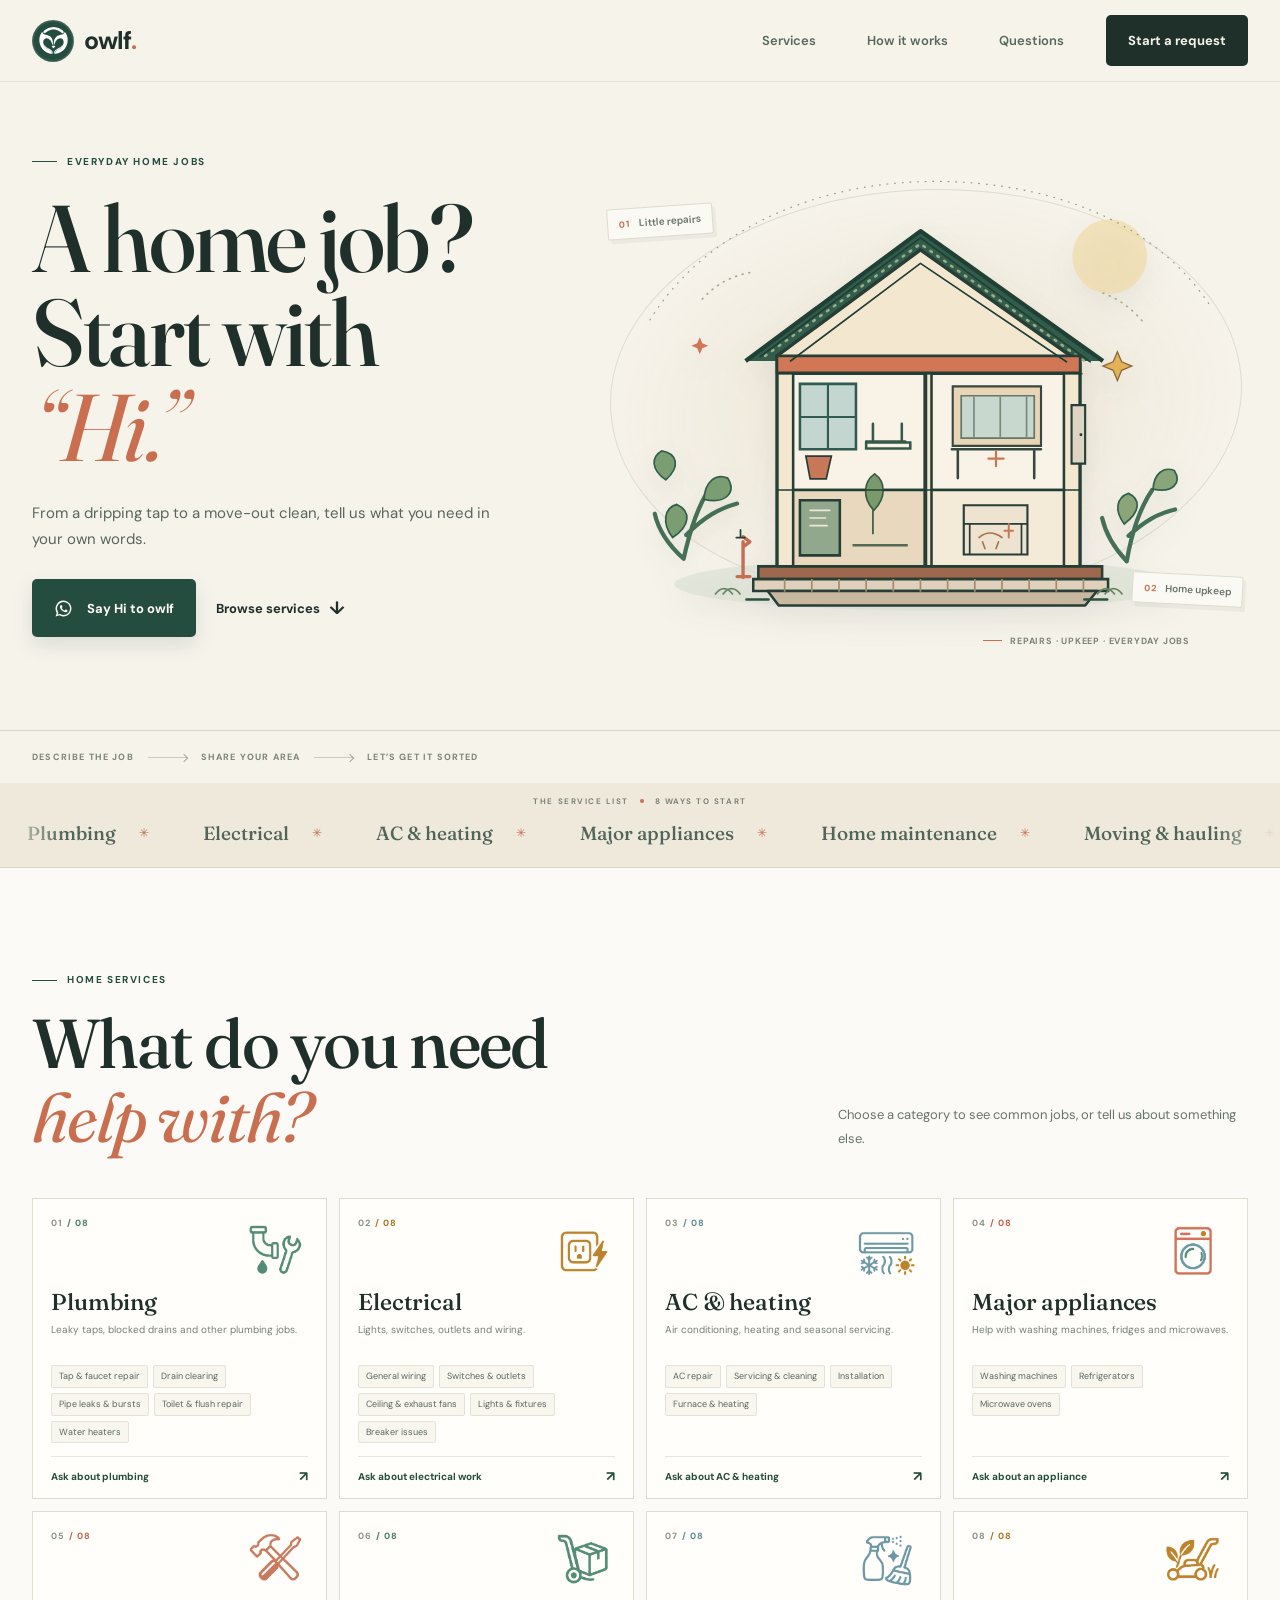
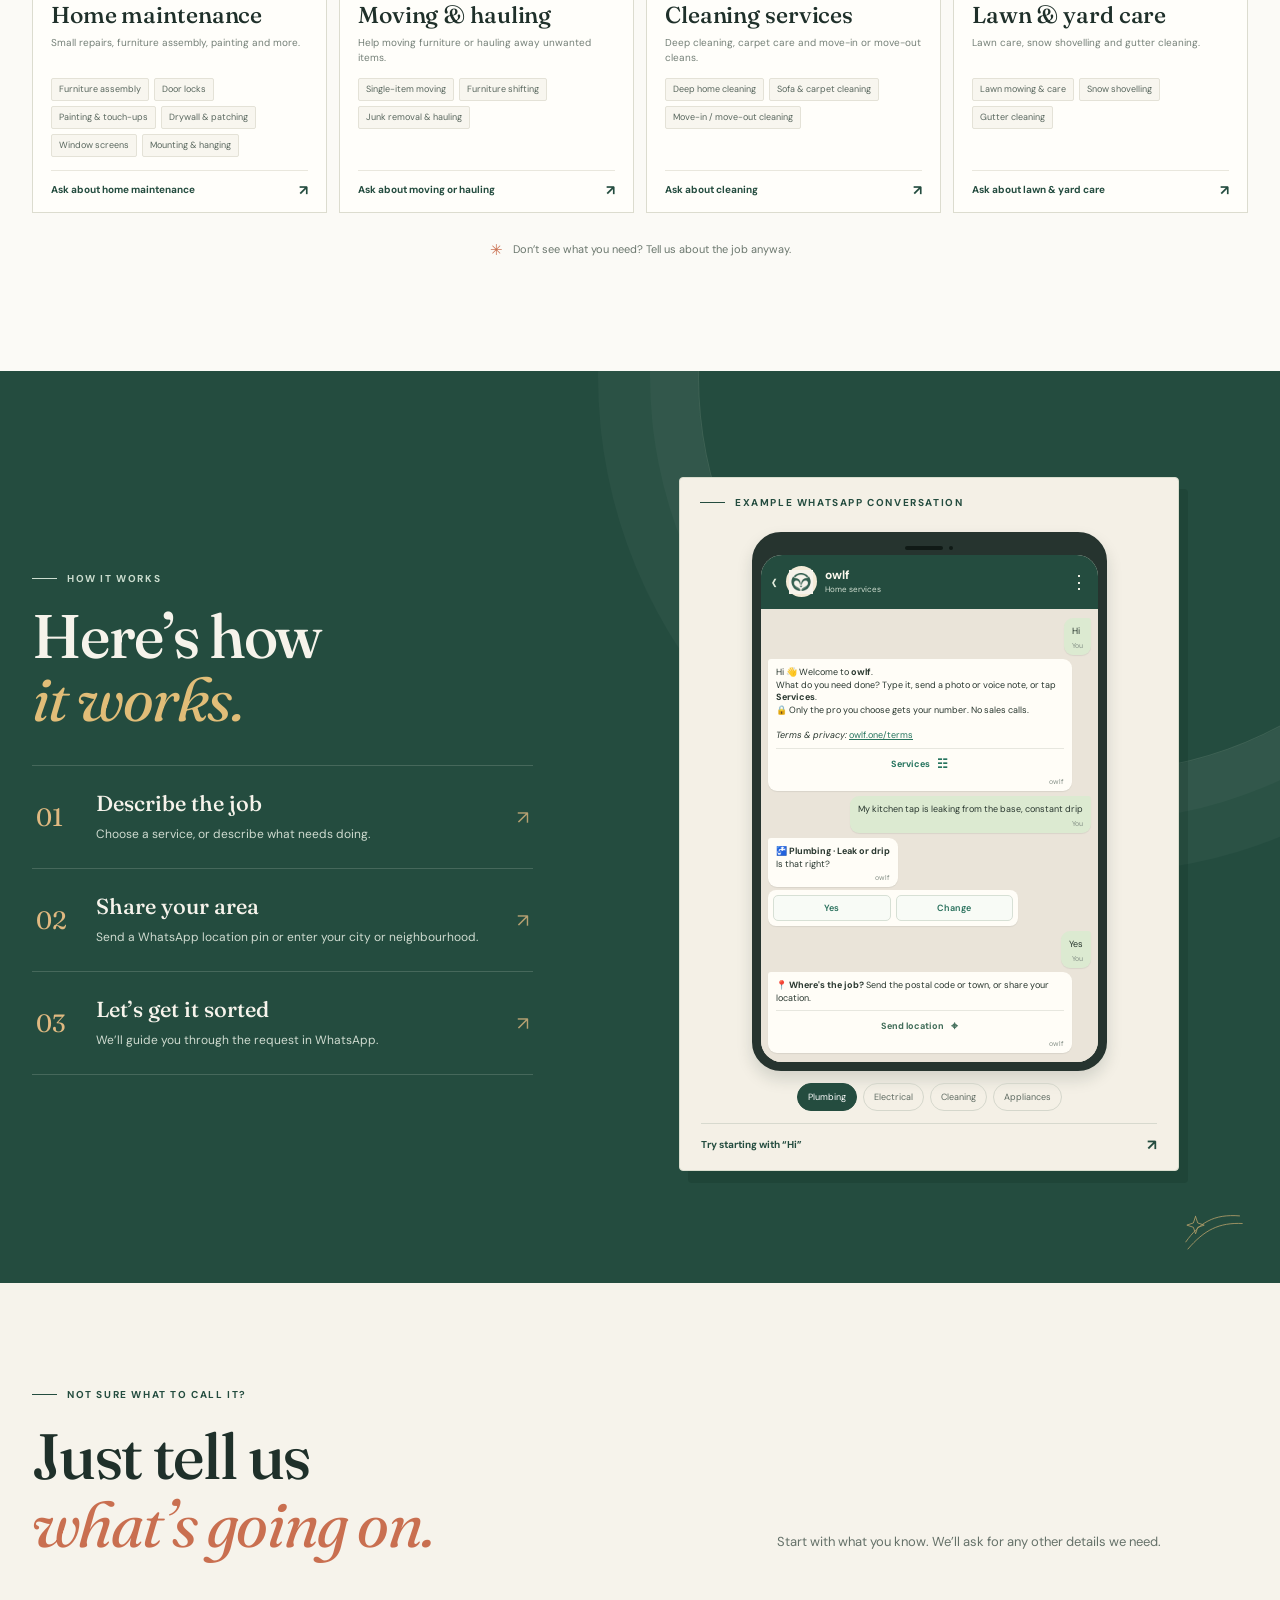
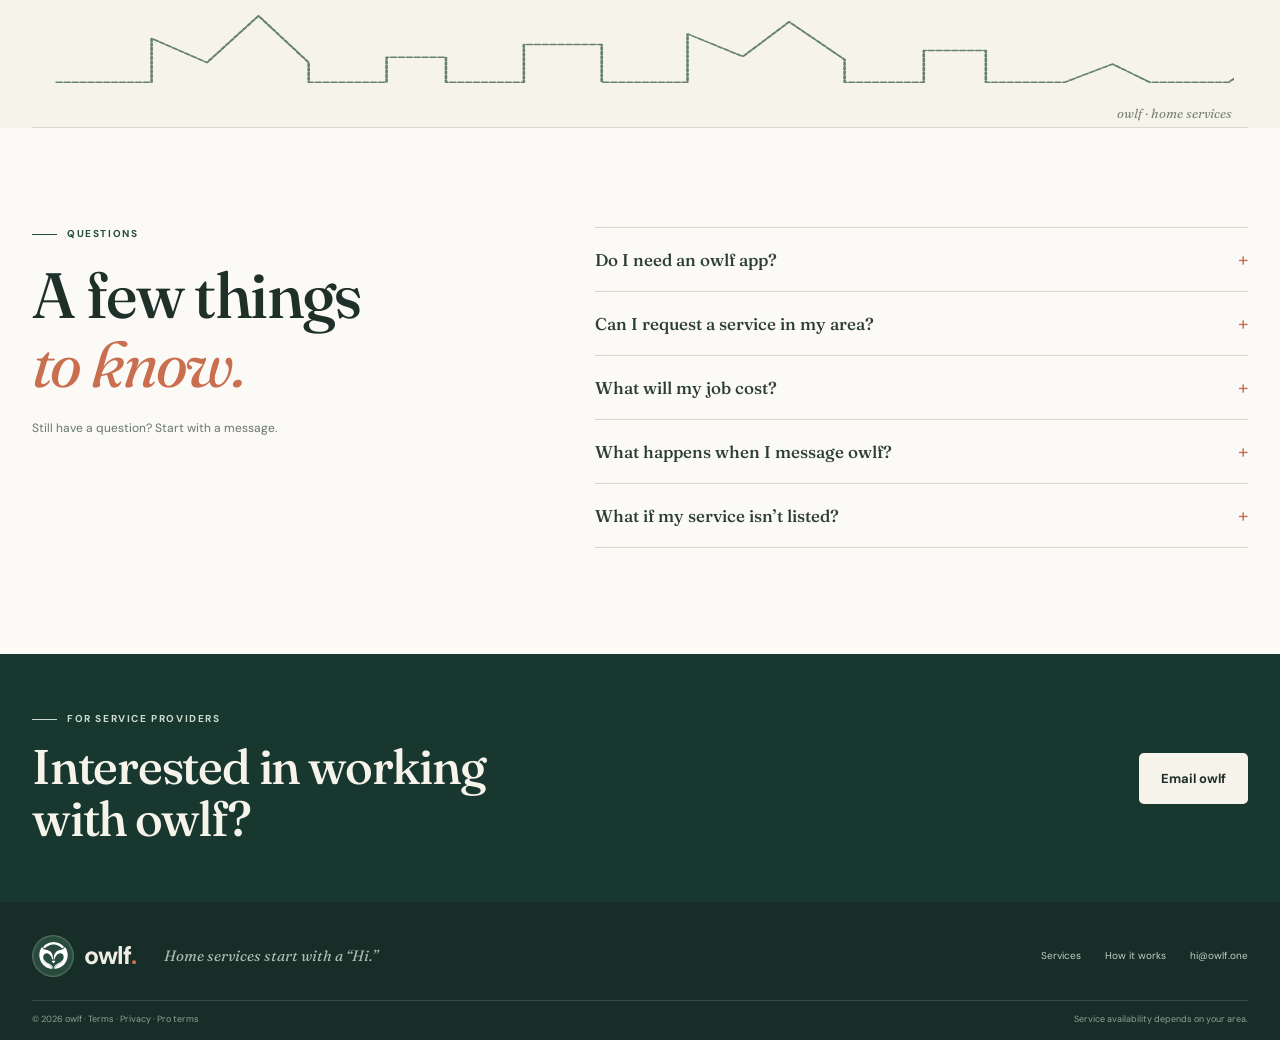
==== commit 294a332c: "hi@owlf.one, and WhatsApp buttons open owlf's number once it's live" ====
--- a/index.html
+++ b/index.html
@@ -26,6 +26,7 @@
   <link href="https://fonts.googleapis.com/css2?family=DM+Sans:wght@400;500;600;700&family=Fraunces:opsz,wght@9..144,400;9..144,500;9..144,600&display=swap" rel="stylesheet">
   <link rel="stylesheet" href="./style.css">
   <script src="./app.js" defer></script>
+  <script src="./rating.js" defer></script>
 </head>
 <body>
 <a class="skip-link" href="#main">Skip to content</a>
@@ -294,10 +295,26 @@
     </div>
   </section>
 
+  <section class="rating-section" id="rating" aria-labelledby="rating-title" hidden>
+    <div class="wrap rating-grid">
+      <div class="rating-intro reveal">
+        <p class="eyebrow"><span class="eyebrow-rule"></span>What customers say</p>
+        <h2 id="rating-title">Rated by the people<br><em>we’ve helped.</em></h2>
+        <div class="rating-score">
+          <span class="rating-number" id="rating-number"></span>
+          <span class="rating-stars" id="rating-stars" aria-hidden="true">★★★★★</span>
+          <span class="rating-count" id="rating-count"></span>
+        </div>
+        <p class="rating-note">The average of the ratings customers give owlf after a booked job. We choose which comments to show, only with the customer’s permission, and we never edit their words.</p>
+      </div>
+      <ul class="rating-quotes" id="rating-quotes" aria-label="Comments from customers"></ul>
+    </div>
+  </section>
+
   <section class="provider-section">
     <div class="wrap provider-row reveal">
       <div><p class="eyebrow eyebrow-light"><span class="eyebrow-rule"></span>For service providers</p><h2>Interested in working<br>with owlf?</h2></div>
-      <button class="button button-paper" type="button" data-email-draft data-email-to="hello@owlf.one" data-email-subject="owlf service provider enquiry">Email owlf</button>
+      <button class="button button-paper" type="button" data-email-draft data-email-to="hi@owlf.one" data-email-subject="owlf service provider enquiry">Email owlf</button>
     </div>
   </section>
 </main>
@@ -306,7 +323,7 @@
   <div class="wrap footer-main">
     <a class="brand footer-brand" href="#top" aria-label="owlf home"><span class="brand-mark"><img src="./owlf-logo.svg" alt=""></span><span class="brand-name">owlf<span>.</span></span></a>
     <p>Home services start with a “Hi.”</p>
-    <nav aria-label="Footer navigation"><a href="#services">Services</a><a href="#how">How it works</a><a href="mailto:hello@owlf.one">hello@owlf.one</a></nav>
+    <nav aria-label="Footer navigation"><a href="#services">Services</a><a href="#how">How it works</a><a href="mailto:hi@owlf.one">hi@owlf.one</a></nav>
   </div>
   <div class="wrap footer-bottom"><span>© <span id="year">2026</span> owlf · <a href="/terms">Terms</a> · <a href="/privacy">Privacy</a> · <a href="/pro-terms">Pro terms</a></span><span>Service availability depends on your area.</span></div>
 </footer>
--- a/style.css
+++ b/style.css
@@ -397,3 +397,28 @@
   .reveal { opacity: 1; transform: none; }
   .steps.visible li { animation: none !important; opacity: 1; transform: none; }
 }
+
+/* Owlf rating: shown only once there are enough ratings (rating.js) */
+.rating-section { padding: 99px 0 106px; background: var(--paper); border-top: 1px solid var(--line); }
+.rating-section[hidden] { display: none; }
+.rating-grid { display: grid; grid-template-columns: .8fr 1.2fr; gap: clamp(55px,10vw,150px); align-items: start; }
+.rating-intro h2 { margin: 0; font-family: var(--serif); font-size: clamp(44px,5vw,64px); font-weight: 500; letter-spacing: -.025em; line-height: 1.07; text-wrap: balance; }
+.rating-intro .eyebrow { margin-bottom: 20px; }
+.rating-score { display: flex; flex-wrap: wrap; align-items: baseline; gap: 6px 14px; margin: 28px 0 14px; }
+.rating-number { font-family: var(--serif); font-size: 56px; font-weight: 500; line-height: 1; letter-spacing: -.02em; }
+.rating-stars { --fill: 100%; font-size: 24px; letter-spacing: 3px; line-height: 1; background: linear-gradient(90deg, var(--ochre) var(--fill), #d9d8ca var(--fill)); -webkit-background-clip: text; background-clip: text; color: transparent; }
+.rating-count { flex-basis: 100%; color: var(--muted); font-size: 12px; font-weight: 600; }
+.rating-note { max-width: 330px; margin: 0; color: #69756c; font-size: 11px; line-height: 1.7; }
+.rating-quotes { display: grid; gap: 12px; margin: 0; padding: 0; list-style: none; }
+.rating-quotes li { padding: 20px 22px 18px; border: 1px solid #dcdccf; background: #fffefa; }
+.rating-quotes .rating-stars { font-size: 15px; letter-spacing: 2px; }
+.rating-quotes blockquote { margin: 11px 0 12px; font-family: var(--serif); font-size: 18px; line-height: 1.5; overflow-wrap: anywhere; }
+.rating-quotes cite { color: #758078; font-size: 11px; font-style: normal; font-weight: 700; letter-spacing: .04em; }
+@media (max-width: 760px) {
+  .rating-section { padding: 74px 0 80px; }
+  .rating-grid { grid-template-columns: 1fr; gap: 28px; }
+  .rating-intro h2 { font-size: 49px; }
+  .rating-number { font-size: 48px; }
+  .rating-quotes li { padding: 16px 16px 14px; }
+  .rating-quotes blockquote { font-size: 16px; }
+}
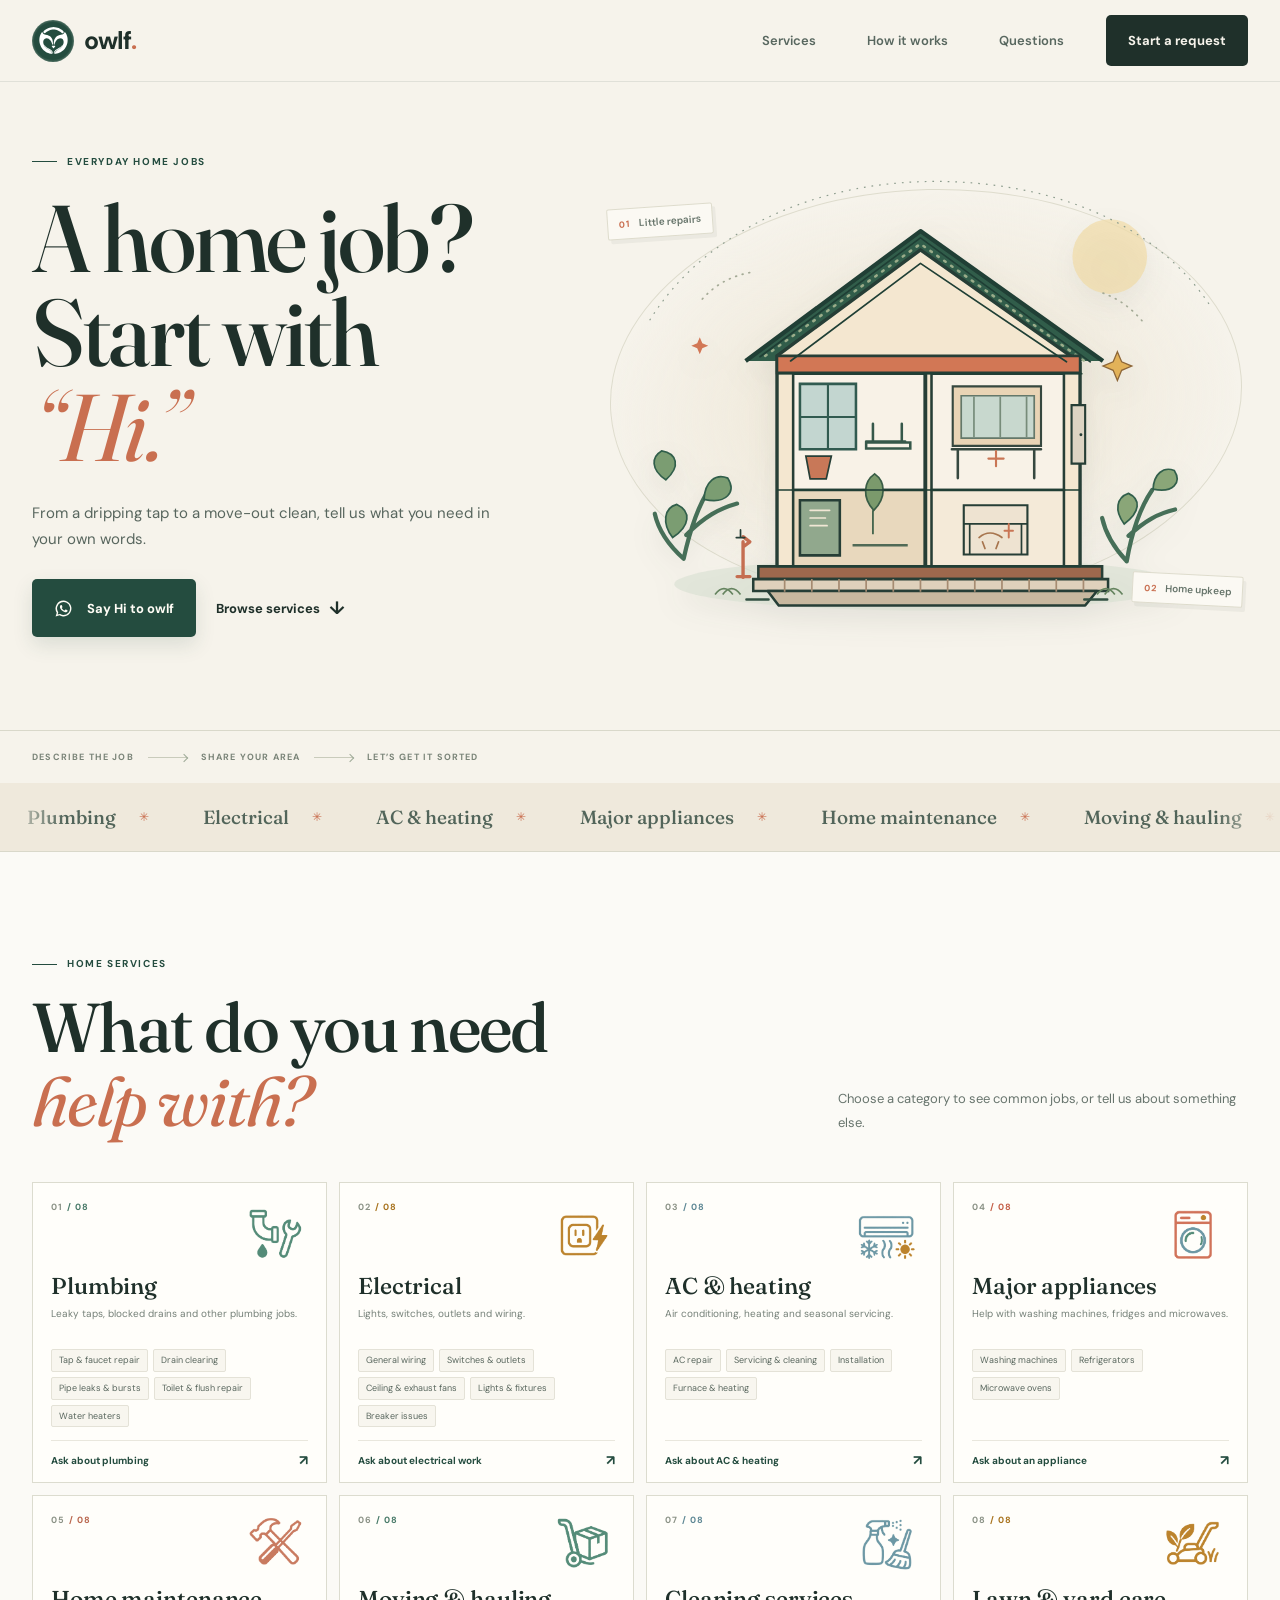
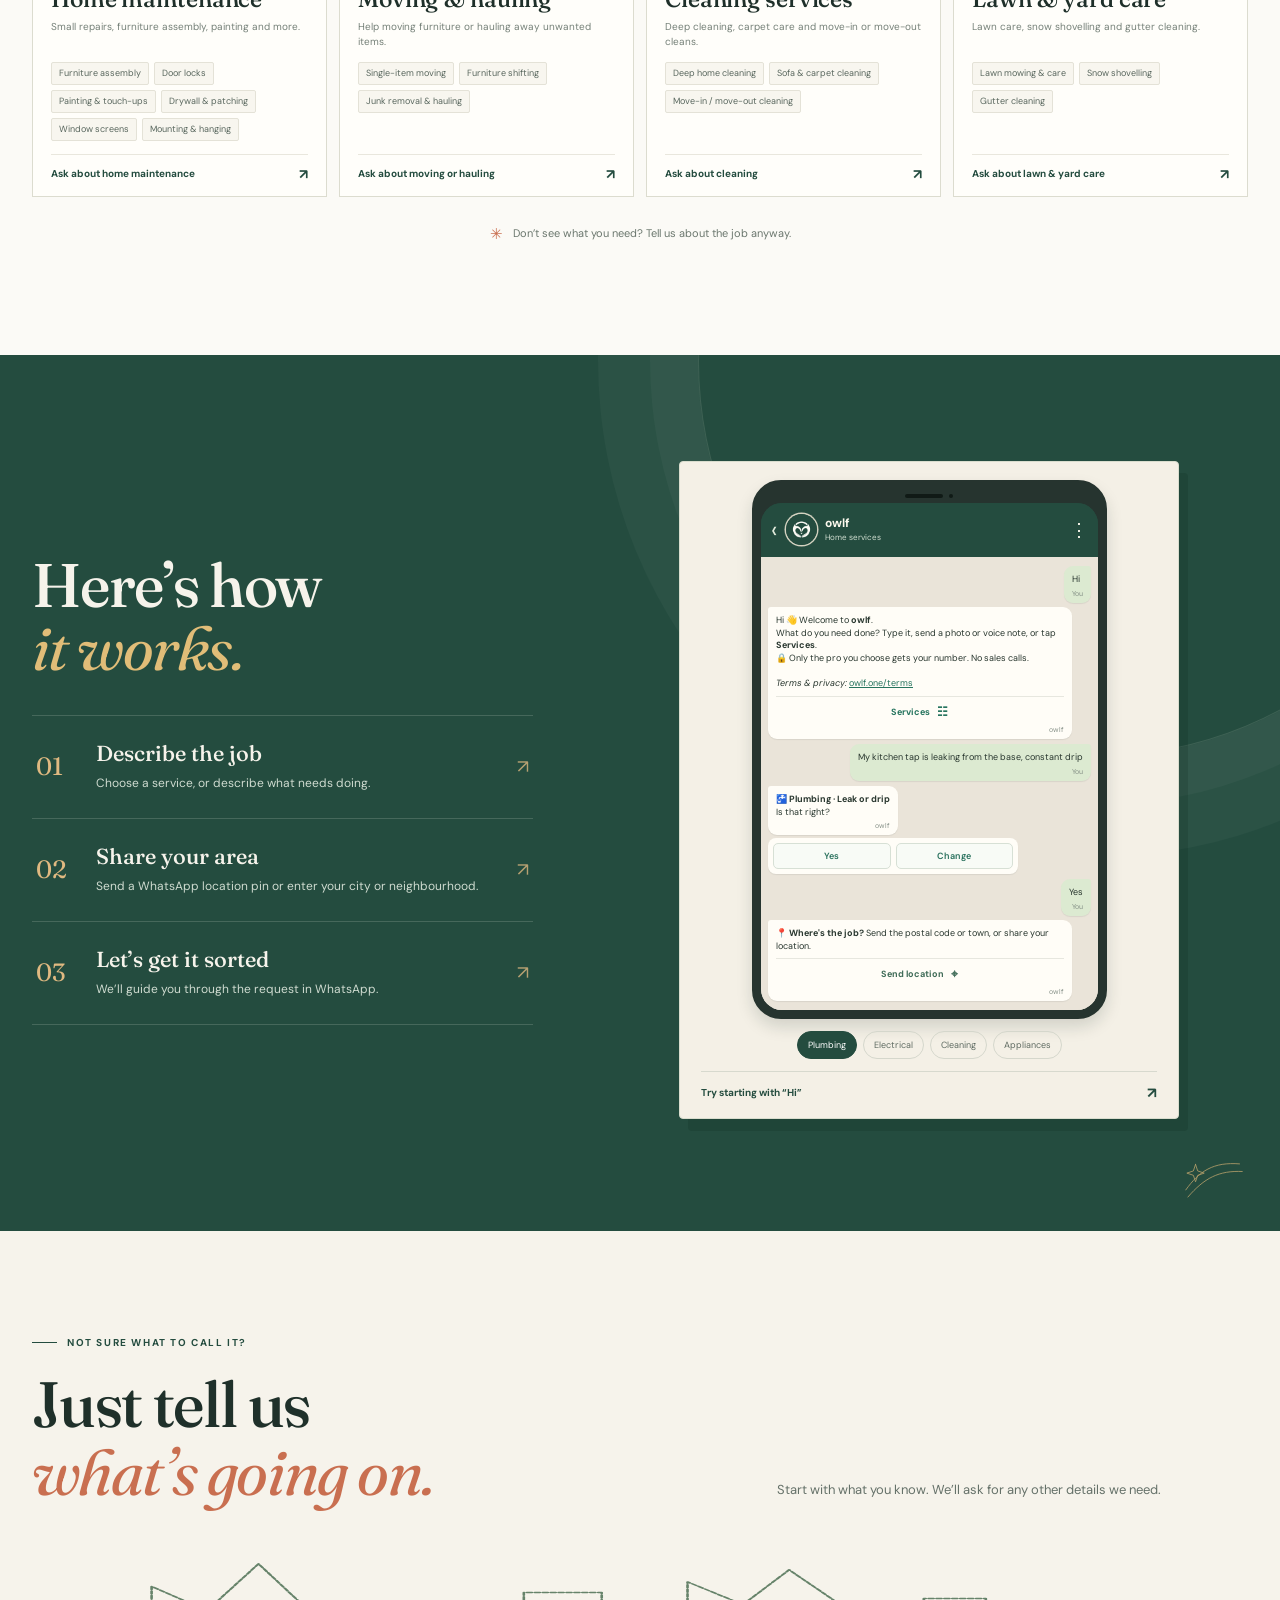
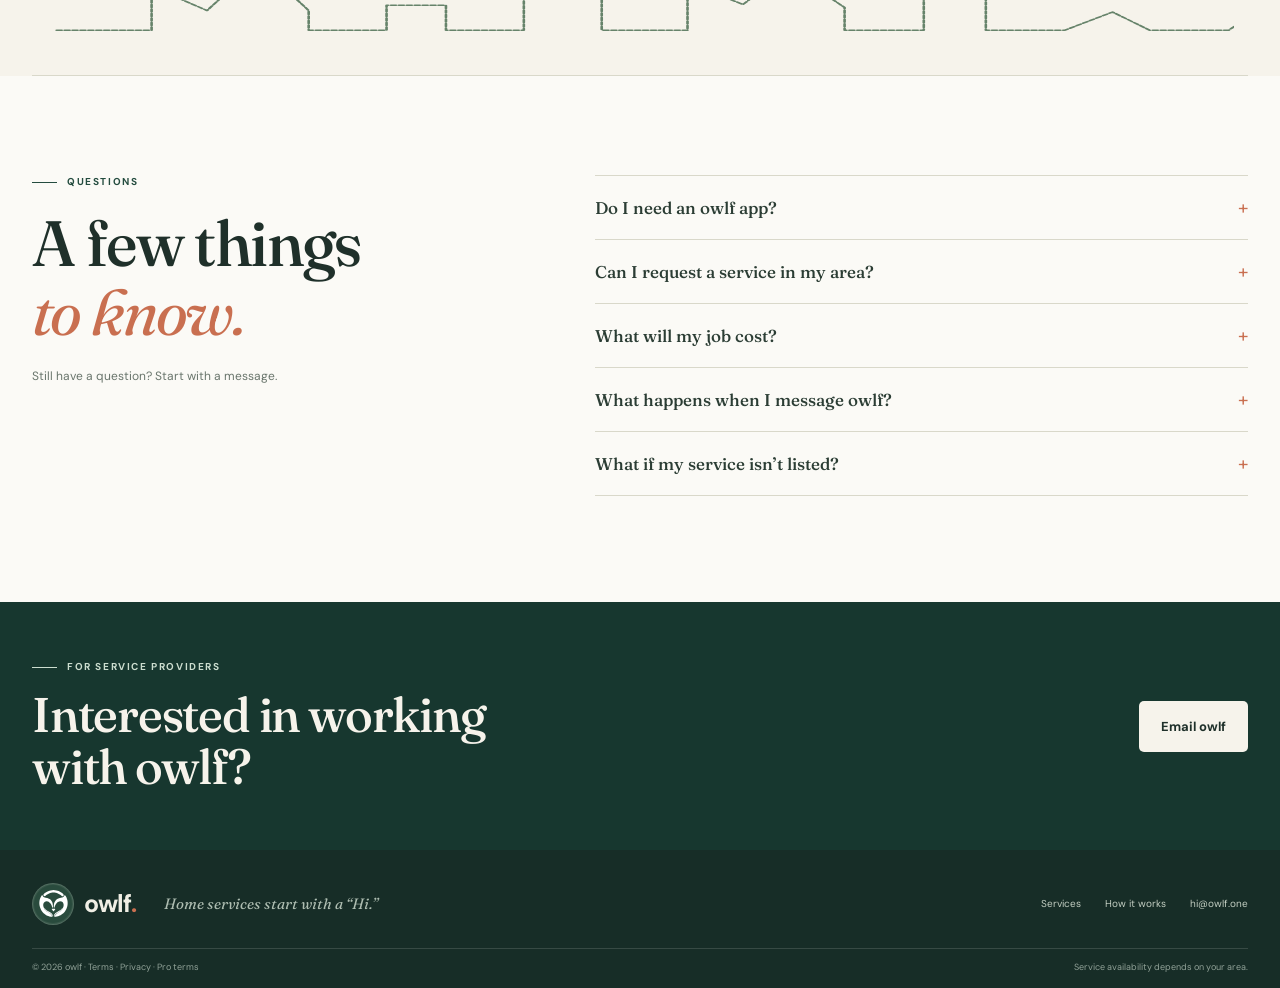
==== commit dde1ead1: "Remove page labels, WhatsApp buttons open owlf's number, phone hover and avatar fixed" ====
--- a/index.html
+++ b/index.html
@@ -42,7 +42,7 @@
     <nav class="main-nav" id="main-nav" aria-label="Main navigation">
       <a href="#services">Services</a><a href="#how">How it works</a><a href="#questions">Questions</a>
     </nav>
-    <a class="button button-ink nav-cta" data-wa data-message="Hi" href="https://wa.me/?text=Hi">
+    <a class="button button-ink nav-cta" data-wa data-message="Hi" href="https://wa.me/12496800033?text=Hi">
       <span>Start a request</span>
     </a>
   </div>
@@ -56,7 +56,7 @@
         <h1>A home job?<br>Start with<br><em>“Hi.”</em></h1>
         <p class="hero-lede">From a dripping tap to a move-out clean, tell us what you need in your own words.</p>
         <div class="hero-actions">
-          <a class="button button-green" data-wa data-message="Hi" href="https://wa.me/?text=Hi">
+          <a class="button button-green" data-wa data-message="Hi" href="https://wa.me/12496800033?text=Hi">
             <svg class="whatsapp-icon" viewBox="0 0 24 24" aria-hidden="true"><path d="M12 2a10 10 0 0 0-8.5 15.3L2 22l4.9-1.4A10 10 0 1 0 12 2Zm0 18.2a8.2 8.2 0 0 1-4.1-1.1l-.3-.2-3 .8.8-2.9-.2-.3A8.2 8.2 0 1 1 12 20.2Zm4.5-6.1c-.2-.1-1.4-.7-1.6-.8-.2-.1-.4-.1-.5.1l-.8 1c-.1.1-.3.2-.5.1-.2-.1-1-.4-1.9-1.2-.7-.6-1.2-1.4-1.3-1.7-.1-.2 0-.4.1-.5l.4-.4c.1-.1.2-.2.2-.4s0-.3 0-.4l-.7-1.8c-.2-.5-.4-.4-.5-.4h-.5c-.2 0-.4.1-.6.3-.2.2-.8.8-.8 2s.8 2.3 1 2.5c.1.2 1.7 2.6 4.1 3.6.6.3 1 .4 1.4.5.6.2 1.1.2 1.5.1.5-.1 1.4-.6 1.6-1.1.2-.6.2-1 .1-1.2-.1-.1-.2-.1-.5-.3Z"/></svg>
             <span>Say Hi to owlf</span>
           </a>
@@ -120,14 +120,12 @@
           <path d="m114 217 3 7 7 3-7 3-3 7-3-7-7-3 7-3 3-7Z" fill="#d27755" class="sparkle"/>
           <path d="M117 172c18-20 38-28 60-32m412 25c19 7 34 18 48 35" fill="none" stroke="#a4aa96" stroke-width="2" stroke-linecap="round" stroke-dasharray="1 7"/>
         </svg>
-        <div class="art-caption"><span class="caption-dash"></span><span>Repairs · upkeep · everyday jobs</span></div>
       </div>
     </div>
     <div class="hero-bottom"><div class="wrap"><span>Describe the job</span><span class="bottom-path"></span><span>Share your area</span><span class="bottom-path"></span><span>Let’s get it sorted</span></div></div>
   </section>
 
   <section class="service-ribbon" aria-label="Home service categories">
-    <div class="ribbon-label"><span>THE SERVICE LIST</span><i aria-hidden="true"></i><span>8 WAYS TO START</span></div>
     <div class="ticker" aria-hidden="true">
       <div class="ticker-track">
         <div class="ticker-group">
@@ -155,49 +153,49 @@
           <div class="service-card-top"><span class="service-number">01 <i>/ 08</i></span><span class="service-icon service-icon--plumbing" aria-hidden="true"></span></div>
           <h3>Plumbing</h3><p class="card-summary">Leaky taps, blocked drains and other plumbing jobs.</p>
           <ul class="service-tags"><li>Tap &amp; faucet repair</li><li>Drain clearing</li><li>Pipe leaks &amp; bursts</li><li>Toilet &amp; flush repair</li><li>Water heaters</li></ul>
-          <a class="card-example" data-wa data-message="Hi, I’d like to ask about plumbing for my home." href="https://wa.me/?text=Hi">Ask about plumbing <span aria-hidden="true">↗</span></a>
+          <a class="card-example" data-wa data-message="Hi, I’d like to ask about plumbing for my home." href="https://wa.me/12496800033?text=Hi">Ask about plumbing <span aria-hidden="true">↗</span></a>
         </article>
         <article class="service-card reveal">
           <div class="service-card-top"><span class="service-number">02 <i>/ 08</i></span><span class="service-icon service-icon--electrical" aria-hidden="true"></span></div>
           <h3>Electrical</h3><p class="card-summary">Lights, switches, outlets and wiring.</p>
           <ul class="service-tags"><li>General wiring</li><li>Switches &amp; outlets</li><li>Ceiling &amp; exhaust fans</li><li>Lights &amp; fixtures</li><li>Breaker issues</li></ul>
-          <a class="card-example" data-wa data-message="Hi, I’d like to ask about an electrical job for my home." href="https://wa.me/?text=Hi">Ask about electrical work <span aria-hidden="true">↗</span></a>
+          <a class="card-example" data-wa data-message="Hi, I’d like to ask about an electrical job for my home." href="https://wa.me/12496800033?text=Hi">Ask about electrical work <span aria-hidden="true">↗</span></a>
         </article>
         <article class="service-card reveal">
           <div class="service-card-top"><span class="service-number">03 <i>/ 08</i></span><span class="service-icon service-icon--ac-heating" aria-hidden="true"></span></div>
           <h3>AC &amp; heating</h3><p class="card-summary">Air conditioning, heating and seasonal servicing.</p>
           <ul class="service-tags"><li>AC repair</li><li>Servicing &amp; cleaning</li><li>Installation</li><li>Furnace &amp; heating</li></ul>
-          <a class="card-example" data-wa data-message="Hi, I’d like to ask about AC or heating service for my home." href="https://wa.me/?text=Hi">Ask about AC & heating <span aria-hidden="true">↗</span></a>
+          <a class="card-example" data-wa data-message="Hi, I’d like to ask about AC or heating service for my home." href="https://wa.me/12496800033?text=Hi">Ask about AC & heating <span aria-hidden="true">↗</span></a>
         </article>
         <article class="service-card reveal">
           <div class="service-card-top"><span class="service-number">04 <i>/ 08</i></span><span class="service-icon service-icon--major-appliances" aria-hidden="true"></span></div>
           <h3>Major appliances</h3><p class="card-summary">Help with washing machines, fridges and microwaves.</p>
           <ul class="service-tags"><li>Washing machines</li><li>Refrigerators</li><li>Microwave ovens</li></ul>
-          <a class="card-example" data-wa data-message="Hi, I’d like to ask about a major appliance repair." href="https://wa.me/?text=Hi">Ask about an appliance <span aria-hidden="true">↗</span></a>
+          <a class="card-example" data-wa data-message="Hi, I’d like to ask about a major appliance repair." href="https://wa.me/12496800033?text=Hi">Ask about an appliance <span aria-hidden="true">↗</span></a>
         </article>
         <article class="service-card reveal">
           <div class="service-card-top"><span class="service-number">05 <i>/ 08</i></span><span class="service-icon service-icon--home-maintenance" aria-hidden="true"></span></div>
           <h3>Home maintenance</h3><p class="card-summary">Small repairs, furniture assembly, painting and more.</p>
           <ul class="service-tags"><li>Furniture assembly</li><li>Door locks</li><li>Painting &amp; touch-ups</li><li>Drywall &amp; patching</li><li>Window screens</li><li>Mounting &amp; hanging</li></ul>
-          <a class="card-example" data-wa data-message="Hi, I’d like to ask about a home maintenance job." href="https://wa.me/?text=Hi">Ask about home maintenance <span aria-hidden="true">↗</span></a>
+          <a class="card-example" data-wa data-message="Hi, I’d like to ask about a home maintenance job." href="https://wa.me/12496800033?text=Hi">Ask about home maintenance <span aria-hidden="true">↗</span></a>
         </article>
         <article class="service-card reveal">
           <div class="service-card-top"><span class="service-number">06 <i>/ 08</i></span><span class="service-icon service-icon--moving-hauling" aria-hidden="true"></span></div>
           <h3>Moving &amp; hauling</h3><p class="card-summary">Help moving furniture or hauling away unwanted items.</p>
           <ul class="service-tags"><li>Single-item moving</li><li>Furniture shifting</li><li>Junk removal &amp; hauling</li></ul>
-          <a class="card-example" data-wa data-message="Hi, I’d like to ask about moving or hauling help." href="https://wa.me/?text=Hi">Ask about moving or hauling <span aria-hidden="true">↗</span></a>
+          <a class="card-example" data-wa data-message="Hi, I’d like to ask about moving or hauling help." href="https://wa.me/12496800033?text=Hi">Ask about moving or hauling <span aria-hidden="true">↗</span></a>
         </article>
         <article class="service-card reveal">
           <div class="service-card-top"><span class="service-number">07 <i>/ 08</i></span><span class="service-icon service-icon--cleaning-services" aria-hidden="true"></span></div>
           <h3>Cleaning services</h3><p class="card-summary">Deep cleaning, carpet care and move-in or move-out cleans.</p>
           <ul class="service-tags"><li>Deep home cleaning</li><li>Sofa &amp; carpet cleaning</li><li>Move-in / move-out cleaning</li></ul>
-          <a class="card-example" data-wa data-message="Hi, I’d like to ask about a cleaning service." href="https://wa.me/?text=Hi">Ask about cleaning <span aria-hidden="true">↗</span></a>
+          <a class="card-example" data-wa data-message="Hi, I’d like to ask about a cleaning service." href="https://wa.me/12496800033?text=Hi">Ask about cleaning <span aria-hidden="true">↗</span></a>
         </article>
         <article class="service-card reveal">
           <div class="service-card-top"><span class="service-number">08 <i>/ 08</i></span><span class="service-icon service-icon--lawn-yard-care" aria-hidden="true"></span></div>
           <h3>Lawn &amp; yard care</h3><p class="card-summary">Lawn care, snow shovelling and gutter cleaning.</p>
           <ul class="service-tags"><li>Lawn mowing &amp; care</li><li>Snow shovelling</li><li>Gutter cleaning</li></ul>
-          <a class="card-example" data-wa data-message="Hi, I’d like to ask about lawn or yard care." href="https://wa.me/?text=Hi">Ask about lawn & yard care <span aria-hidden="true">↗</span></a>
+          <a class="card-example" data-wa data-message="Hi, I’d like to ask about lawn or yard care." href="https://wa.me/12496800033?text=Hi">Ask about lawn & yard care <span aria-hidden="true">↗</span></a>
         </article>
       </div>
 
@@ -209,7 +207,6 @@
     <div class="wrap how-grid">
       <div class="how-copy">
         <div class="how-intro reveal">
-          <p class="eyebrow eyebrow-light"><span class="eyebrow-rule"></span>How it works</p>
           <h2>Here’s how<br><em>it works.</em></h2>
         </div>
         <ol class="steps reveal" aria-label="How to start a home service request">
@@ -220,13 +217,12 @@
       </div>
 
       <div class="conversation-card reveal" id="conversation">
-        <p class="eyebrow"><span class="eyebrow-rule"></span>Example WhatsApp conversation</p>
         <div class="phone">
           <div class="phone-hardware"><span></span><i></i></div>
           <div class="phone-screen">
             <div class="wa-header">
               <span class="wa-back" aria-hidden="true">‹</span>
-              <span class="wa-avatar"><img src="./icon-512.png" alt=""></span>
+              <span class="wa-avatar"><img src="./assets/wa-avatar.png" alt=""></span>
               <span class="wa-contact"><strong>owlf</strong><small>Home services</small></span>
               <span class="wa-menu" aria-hidden="true">⋮</span>
             </div>
@@ -263,7 +259,7 @@
           <button class="scenario" type="button" role="tab" aria-selected="false" data-kind="cleaning">Cleaning</button>
           <button class="scenario" type="button" role="tab" aria-selected="false" data-kind="appliance">Appliances</button>
         </div>
-        <a class="conversation-link" data-wa data-message="Hi" href="https://wa.me/?text=Hi">Try starting with “Hi” <span aria-hidden="true">↗</span></a>
+        <a class="conversation-link" data-wa data-message="Hi" href="https://wa.me/12496800033?text=Hi">Try starting with “Hi” <span aria-hidden="true">↗</span></a>
       </div>
     </div>
     <svg class="how-doodle" viewBox="0 0 140 140" aria-hidden="true"><path d="M18 92c25-35 51-52 99-48M22 105c30-35 57-49 100-47M36 45l4 12 12 4-12 4-4 12-4-12-12-4 12-4 4-12Z"/></svg>
@@ -277,7 +273,6 @@
       </div>
       <div class="about-illustration reveal" aria-hidden="true">
         <svg viewBox="0 0 900 130" preserveAspectRatio="none"><defs><clipPath id="about-outline-clip" clipPathUnits="userSpaceOnUse"><rect class="about-outline-wipe" x="0" y="0" width="0" height="130"/></clipPath></defs><path clip-path="url(#about-outline-clip)" d="M8 101h72V43l42 32 39-62 38 62v26h59V68h45v33h59V51h59v50h65V37l42 30 35-46 42 50v30h60V59h47v42h60l36-24 28 24h60l41-46 39 46h48"/></svg>
-        <span>owlf · home services</span>
       </div>
     </div>
   </section>
--- a/style.css
+++ b/style.css
@@ -91,7 +91,7 @@
 .bottom-path { width: 39px; height: 1px; background: #c9cbbb; }
 .bottom-path::after { display: block; width: 5px; height: 5px; margin: -2px 0 0 auto; border-top: 1px solid #9da996; border-right: 1px solid #9da996; content: ""; transform: rotate(45deg); }
 
-.service-ribbon { overflow: hidden; padding: 13px 0 15px; border-bottom: 1px solid var(--line); background: var(--paper-deep); }
+.service-ribbon { overflow: hidden; padding: 15px 0; border-bottom: 1px solid var(--line); background: var(--paper-deep); }
 .ribbon-label { display: flex; justify-content: center; align-items: center; gap: 11px; padding-bottom: 8px; color: #7d8378; font-size: 8px; font-weight: 700; letter-spacing: .19em; }
 .ribbon-label i { width: 4px; height: 4px; border-radius: 50%; background: var(--rust); }
 .ticker { overflow: hidden; mask-image: linear-gradient(90deg, transparent, #000 5%, #000 95%, transparent); }
@@ -176,15 +176,15 @@
 /* WhatsApp flow preview, based on the service's welcome/list/intake messages */
 .conversation-card { position: relative; width: min(100%, 500px); min-width: 0; margin: 0 auto; padding: 18px 20px 15px; border: 1px solid #d9ddce; border-radius: 4px; background: #f4f0e6; color: var(--ink); box-shadow: 9px 12px 0 rgb(16 41 32 / 18%); transform: rotate(.25deg); }
 .phone { width: min(100%, 355px); margin: auto; padding: 7px; border: 2px solid #26342f; border-radius: 29px; background: #26342f; box-shadow: 0 8px 16px rgb(22 41 33 / 15%); transform-origin: 50% 50%; transition: transform .36s var(--ease), box-shadow .36s ease; }
-.conversation-card:hover .phone { box-shadow: 0 12px 22px rgb(22 41 33 / 21%); transform: rotate(-1deg); }
+.conversation-card:hover .phone { box-shadow: 0 14px 24px rgb(22 41 33 / 22%); transform: translateY(-4px); }
 .phone-hardware { height: 14px; display: flex; align-items: center; justify-content: center; gap: 6px; }
 .phone-hardware span { width: 38px; height: 4px; border-radius: 6px; background: #101a16; }
 .phone-hardware i { width: 4px; height: 4px; border-radius: 50%; background: #101a16; }
-.phone-screen { overflow: hidden; border-radius: 21px; background: #ece6da; }
+.phone-screen { overflow: hidden; border-radius: 21px; background: linear-gradient(#244c3f 0 48px, #ece6da 48px); isolation: isolate; }
 .wa-header { min-height: 54px; display: flex; align-items: center; gap: 8px; padding: 7px 10px; background: #244c3f; color: #fbf8ed; }
 .wa-back { color: #e1ebdc; font-size: 24px; line-height: 1; }
-.wa-avatar { display: grid; width: 31px; height: 31px; flex: 0 0 31px; place-items: center; border-radius: 50%; background: #f3ead7; color: var(--green); }
-.wa-avatar img { width: 24px; height: 24px; }
+.wa-avatar { display: block; width: 31px; height: 31px; flex: 0 0 31px; overflow: hidden; border-radius: 50%; background: #244c3f; box-shadow: 0 0 0 1.5px rgb(243 234 215 / 85%); }
+.wa-avatar img { display: block; width: 100%; height: 100%; border-radius: 50%; }
 .wa-contact { display: flex; flex-direction: column; gap: 2px; line-height: 1.15; }
 .wa-contact strong { font-size: 12px; font-weight: 700; }
 .wa-contact small { color: #d1dfd1; font-size: 8px; }
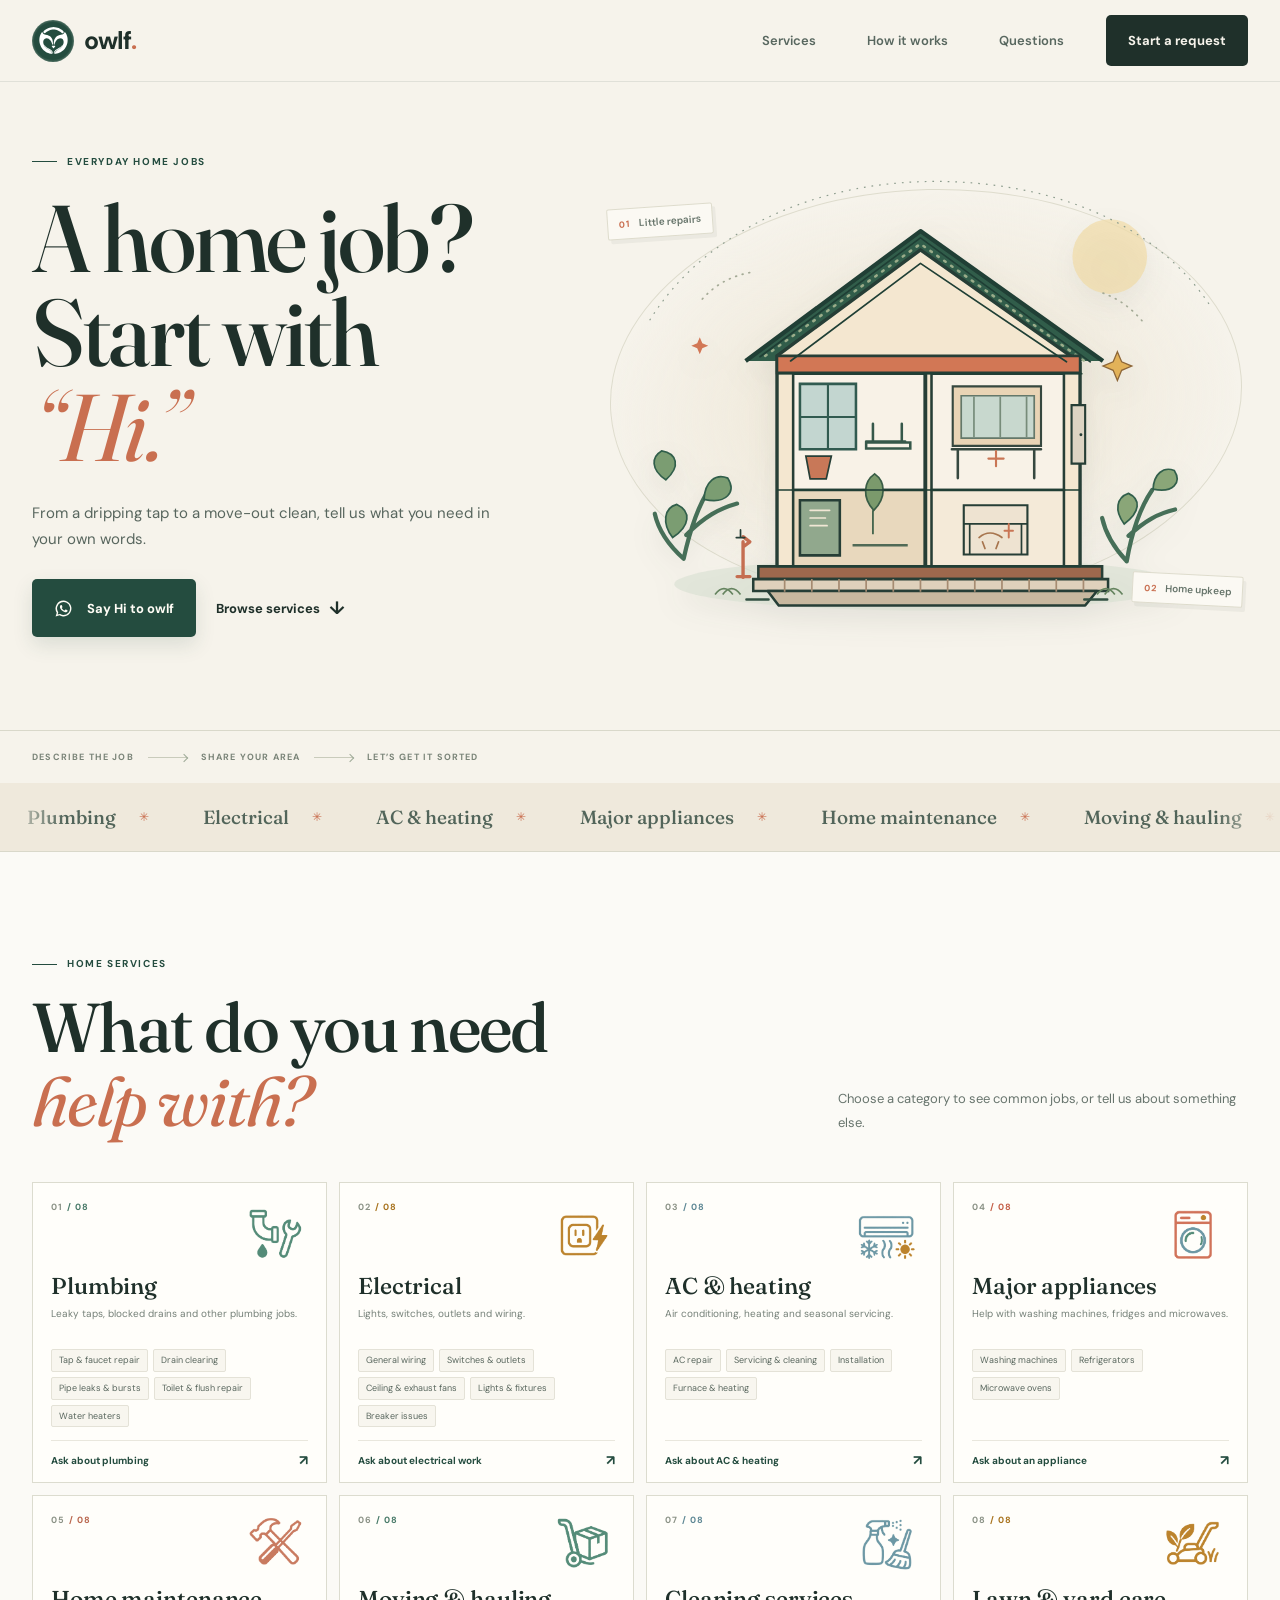
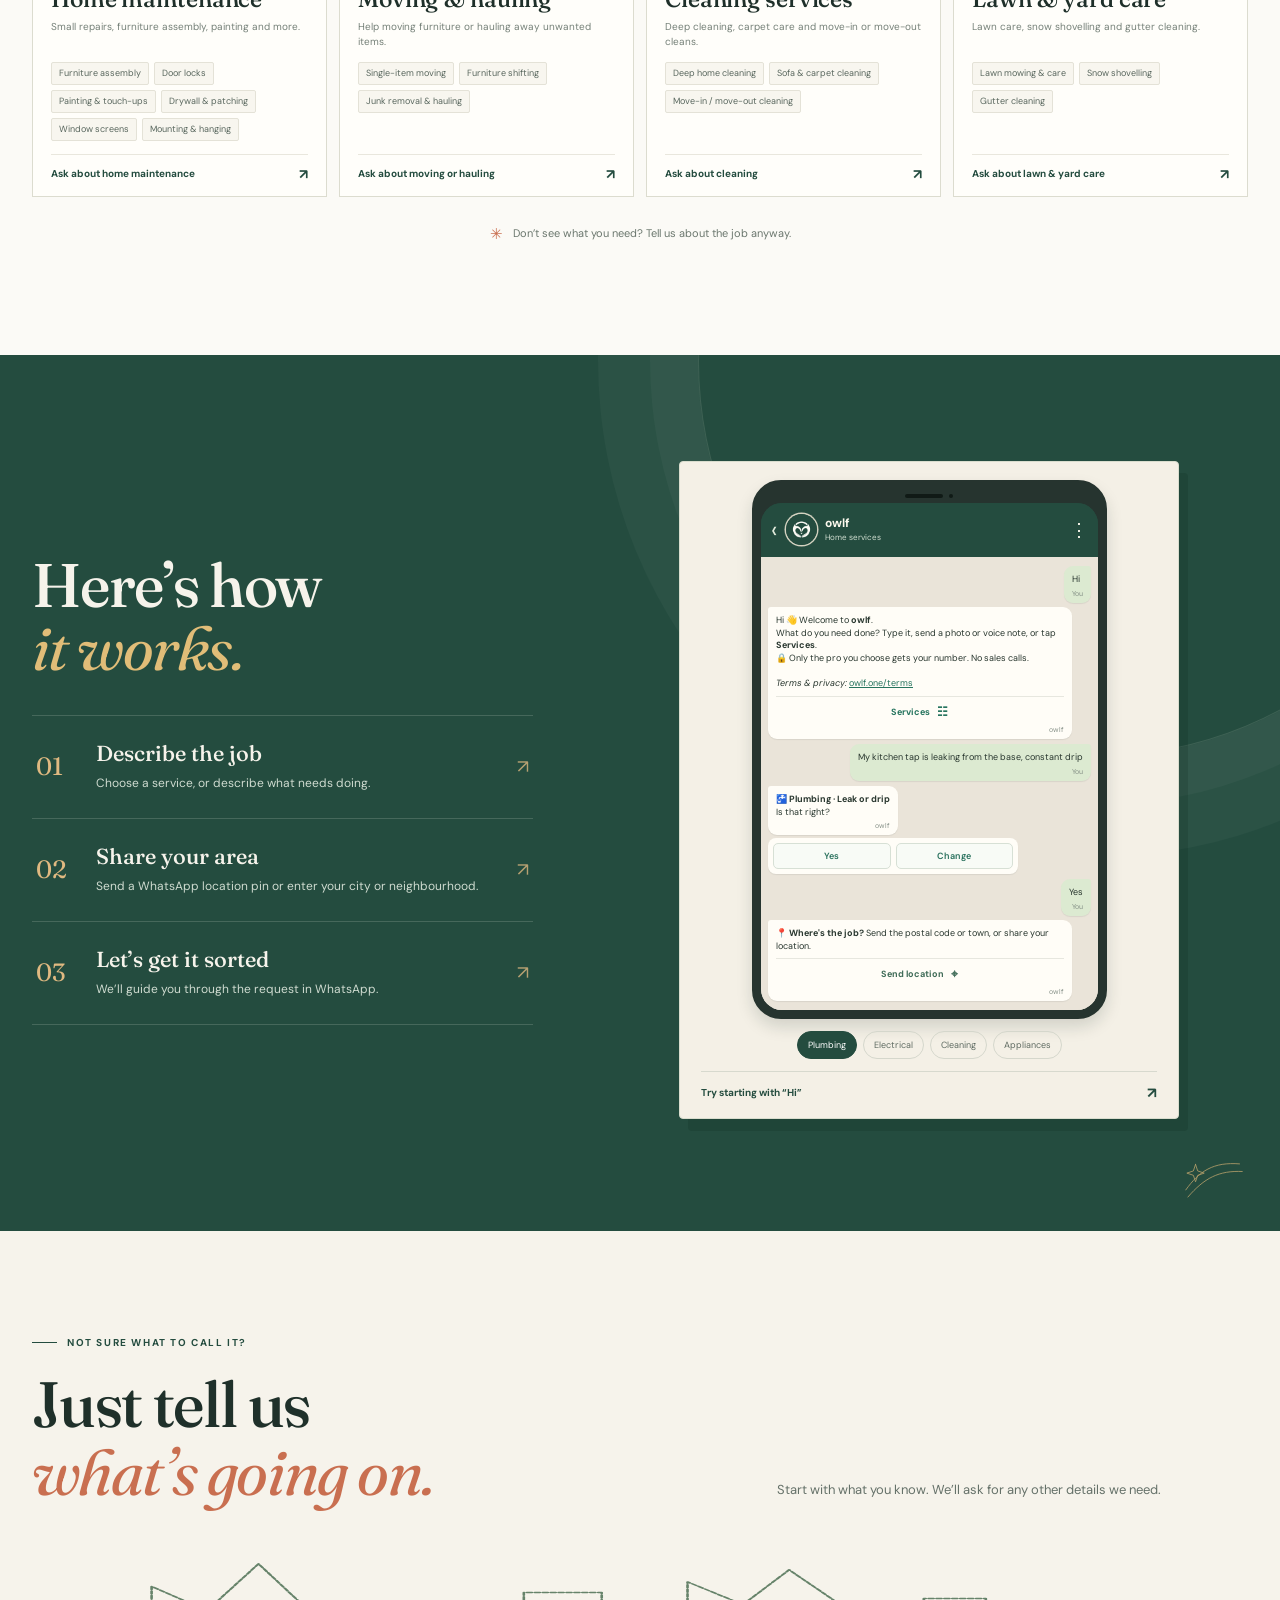
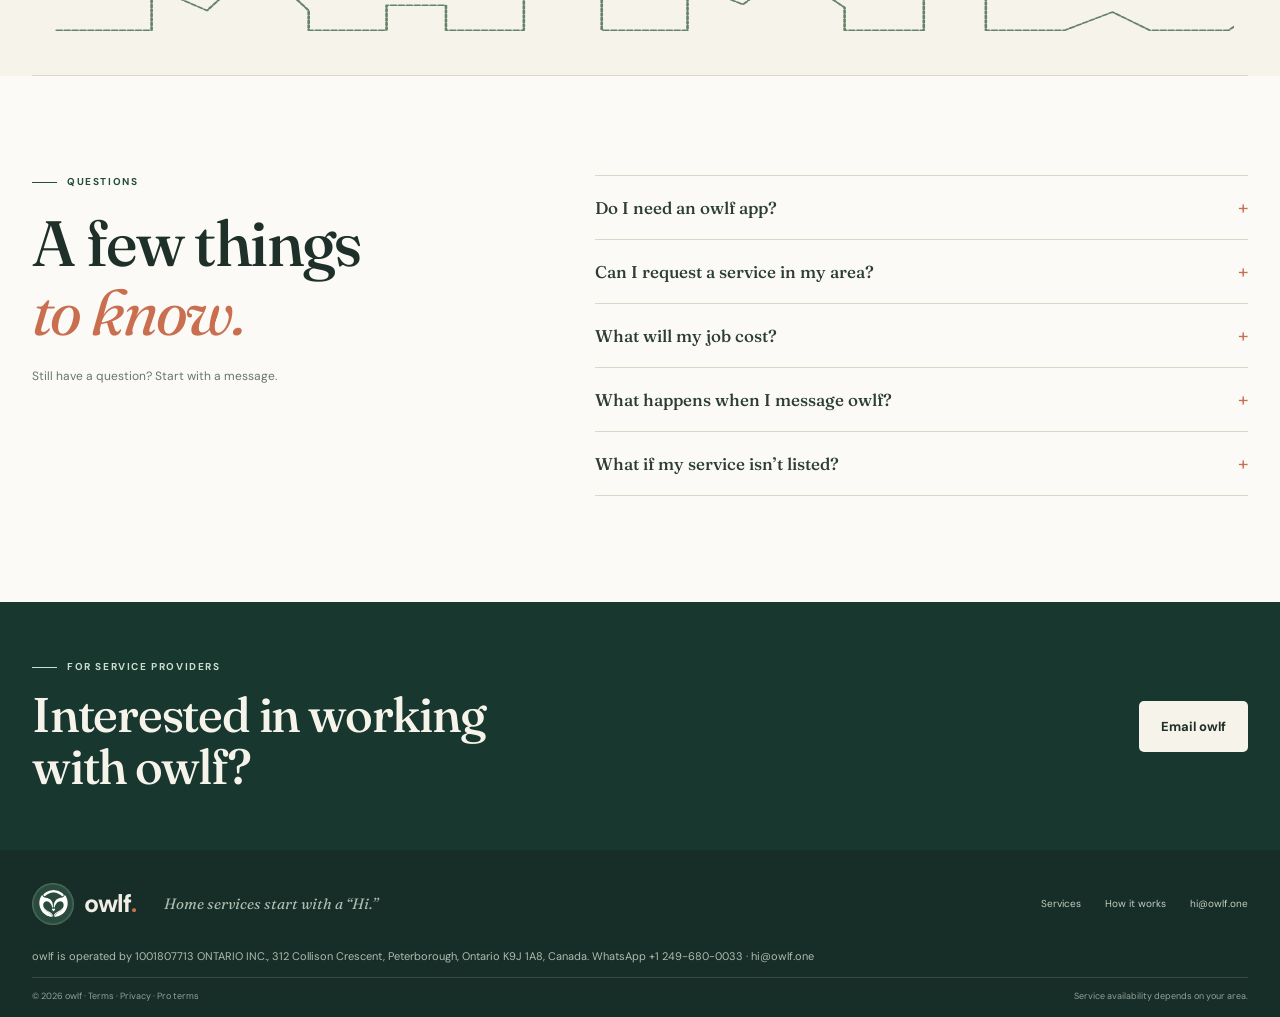
==== commit 3fa6893f: "Show the legal name, address, WhatsApp number and email in the site footer Meta's business verificat" ====
--- a/index.html
+++ b/index.html
@@ -27,6 +27,46 @@
   <link rel="stylesheet" href="./style.css">
   <script src="./app.js" defer></script>
   <script src="./rating.js" defer></script>
+  <script type="application/ld+json">
+{
+  "@context": "https://schema.org",
+  "@graph": [
+    {
+      "@type": "Organization",
+      "@id": "https://owlf.one/#organization",
+      "name": "owlf",
+      "legalName": "1001807713 ONTARIO INC.",
+      "url": "https://owlf.one/",
+      "logo": "https://owlf.one/icon-512.png",
+      "email": "hi@owlf.one",
+      "telephone": "+1-249-680-0033",
+      "address": {
+        "@type": "PostalAddress",
+        "streetAddress": "312 Collison Crescent",
+        "addressLocality": "Peterborough",
+        "addressRegion": "ON",
+        "postalCode": "K9J 1A8",
+        "addressCountry": "CA"
+      },
+      "description": "From a dripping tap to a move-out clean, tell owlf what you need in your own words. Start with a message in WhatsApp.",
+      "areaServed": {
+        "@type": "AdministrativeArea",
+        "name": "Peterborough, Ontario, Canada"
+      }
+    },
+    {
+      "@type": "WebSite",
+      "@id": "https://owlf.one/#website",
+      "url": "https://owlf.one/",
+      "name": "owlf",
+      "inLanguage": "en-CA",
+      "publisher": {
+        "@id": "https://owlf.one/#organization"
+      }
+    }
+  ]
+}
+  </script>
 </head>
 <body>
 <a class="skip-link" href="#main">Skip to content</a>
@@ -320,6 +360,7 @@
     <p>Home services start with a “Hi.”</p>
     <nav aria-label="Footer navigation"><a href="#services">Services</a><a href="#how">How it works</a><a href="mailto:hi@owlf.one">hi@owlf.one</a></nav>
   </div>
+  <p class="wrap footer-legal">owlf is operated by 1001807713 ONTARIO INC., 312 Collison Crescent, Peterborough, Ontario K9J 1A8, Canada. WhatsApp <a href="https://wa.me/12496800033">+1&nbsp;249-680-0033</a> · <a href="mailto:hi@owlf.one">hi@owlf.one</a></p>
   <div class="wrap footer-bottom"><span>© <span id="year">2026</span> owlf · <a href="/terms">Terms</a> · <a href="/privacy">Privacy</a> · <a href="/pro-terms">Pro terms</a></span><span>Service availability depends on your area.</span></div>
 </footer>
 </body>
--- a/style.css
+++ b/style.css
@@ -252,6 +252,9 @@
 .footer-main nav { display: flex; flex-wrap: wrap; align-items: center; gap: 24px; margin-left: auto; }
 .footer-main nav a { color: #c3cec2; font-size: 10px; text-decoration: none; }
 .footer-main nav a:hover { color: white; }
+.footer-legal { margin: 0 auto; padding: 0 0 12px; color: #aebdb1; font-size: 11px; line-height: 1.55; }
+.footer-legal a { color: inherit; text-decoration: none; }
+.footer-legal a:hover { color: white; text-decoration: underline; }
 .footer-bottom { display: flex; justify-content: space-between; gap: 20px; padding-top: 12px; border-top: 1px solid rgb(235 241 232 / 15%); color: #91a298; font-size: 9px; }
 .footer-bottom a { color: inherit; text-decoration: none; }
 .footer-bottom a:hover { color: white; text-decoration: underline; }
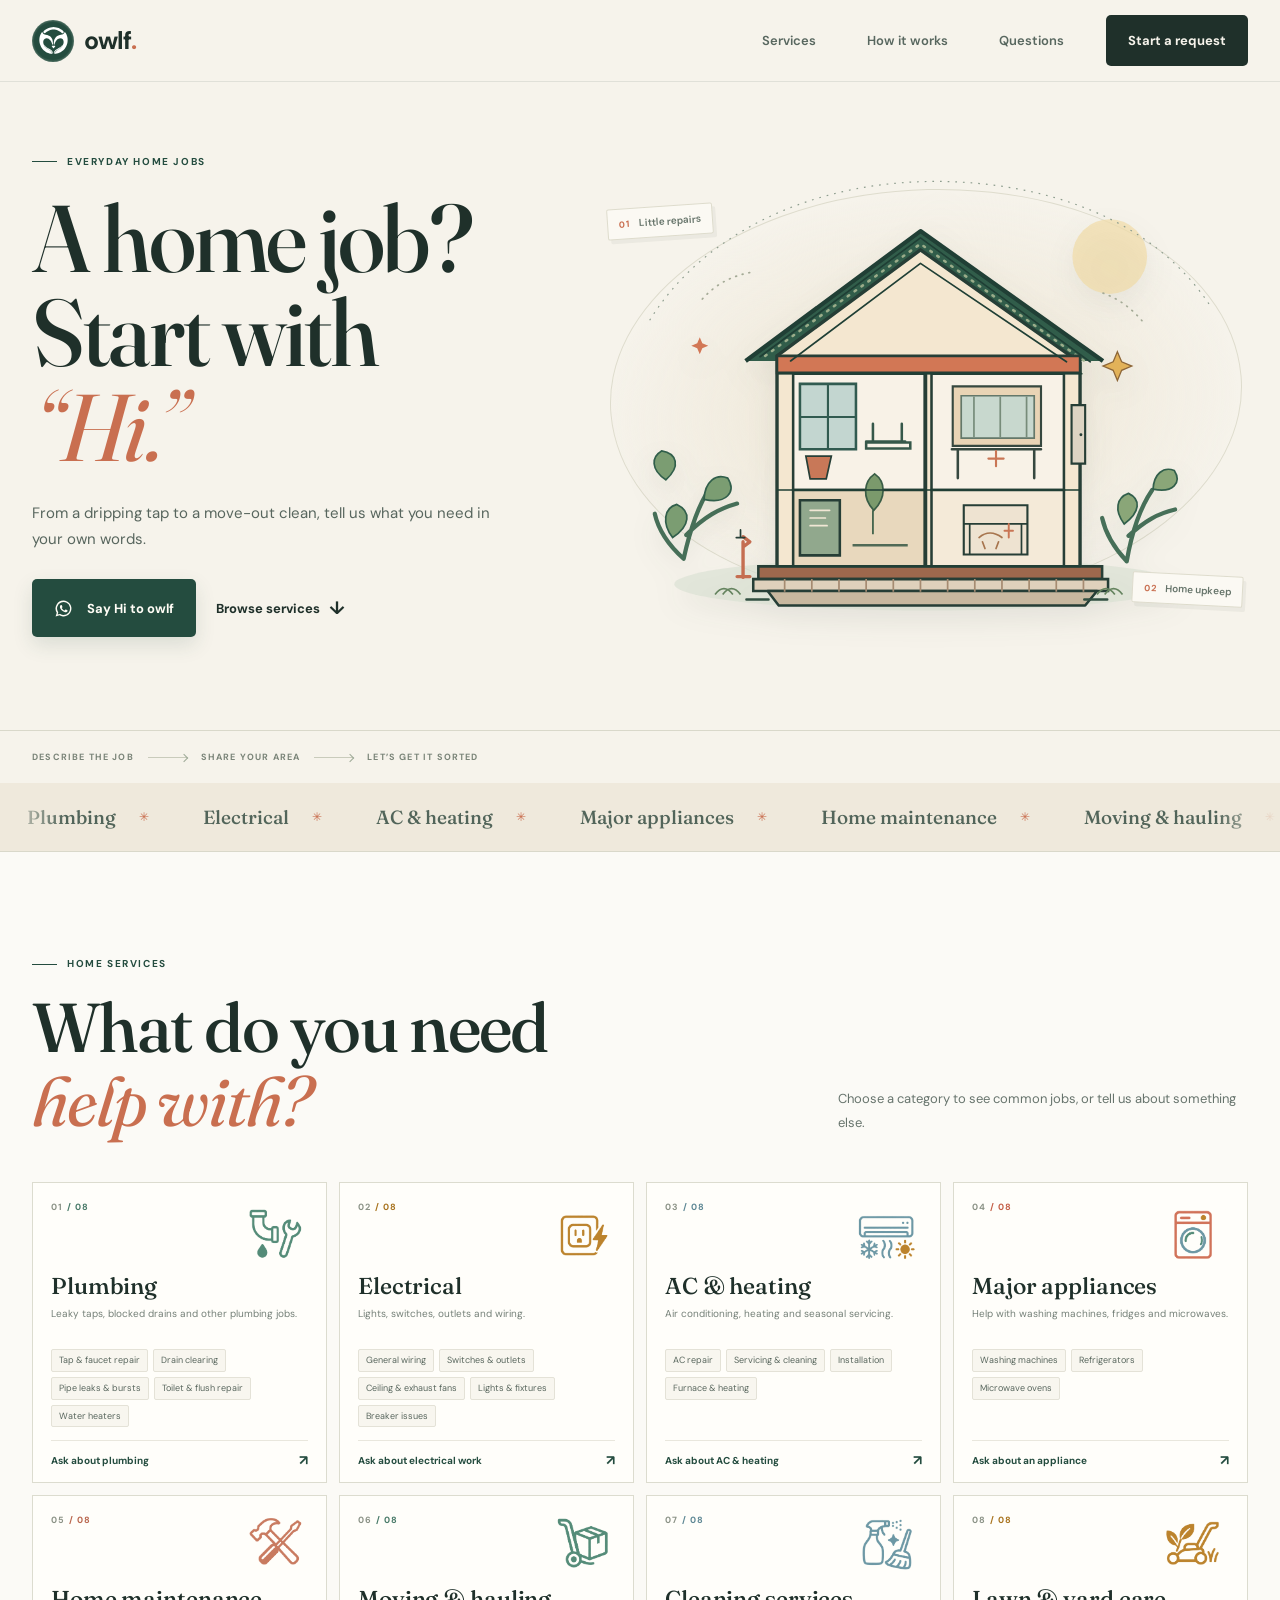
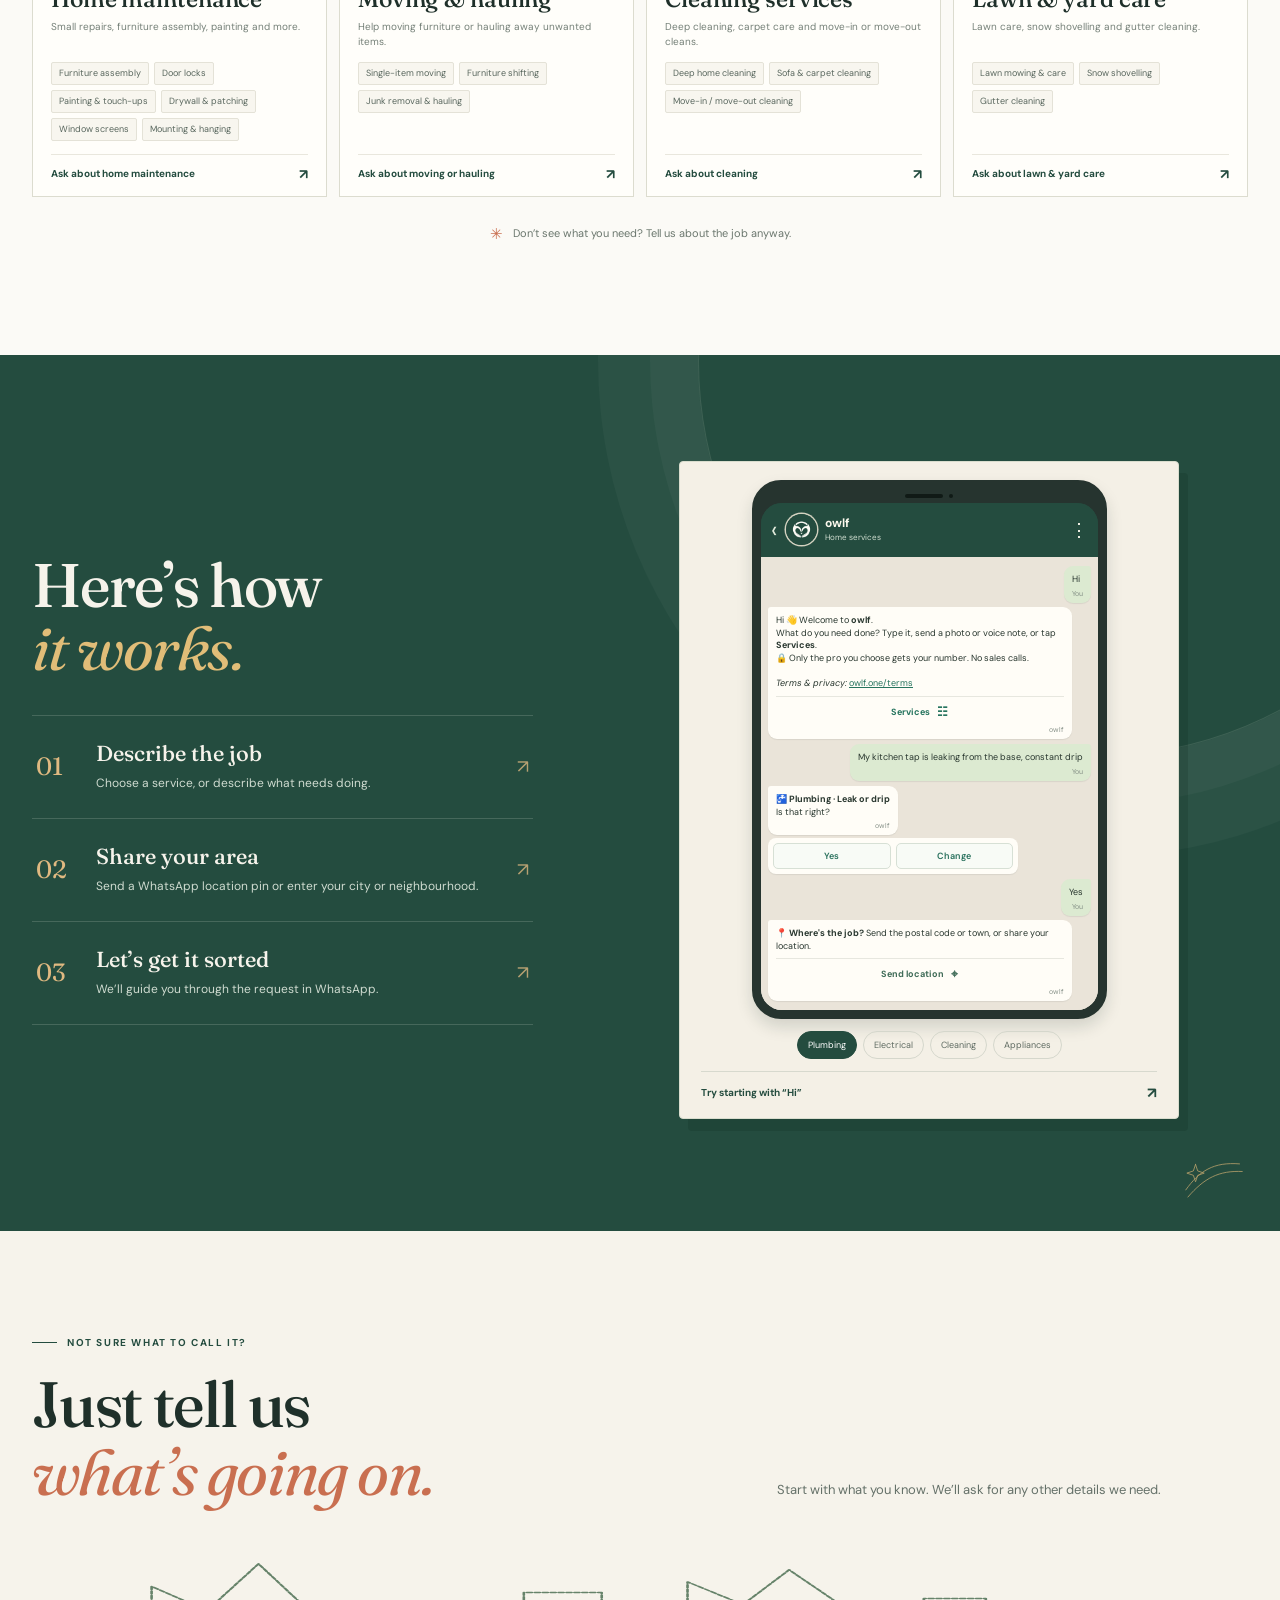
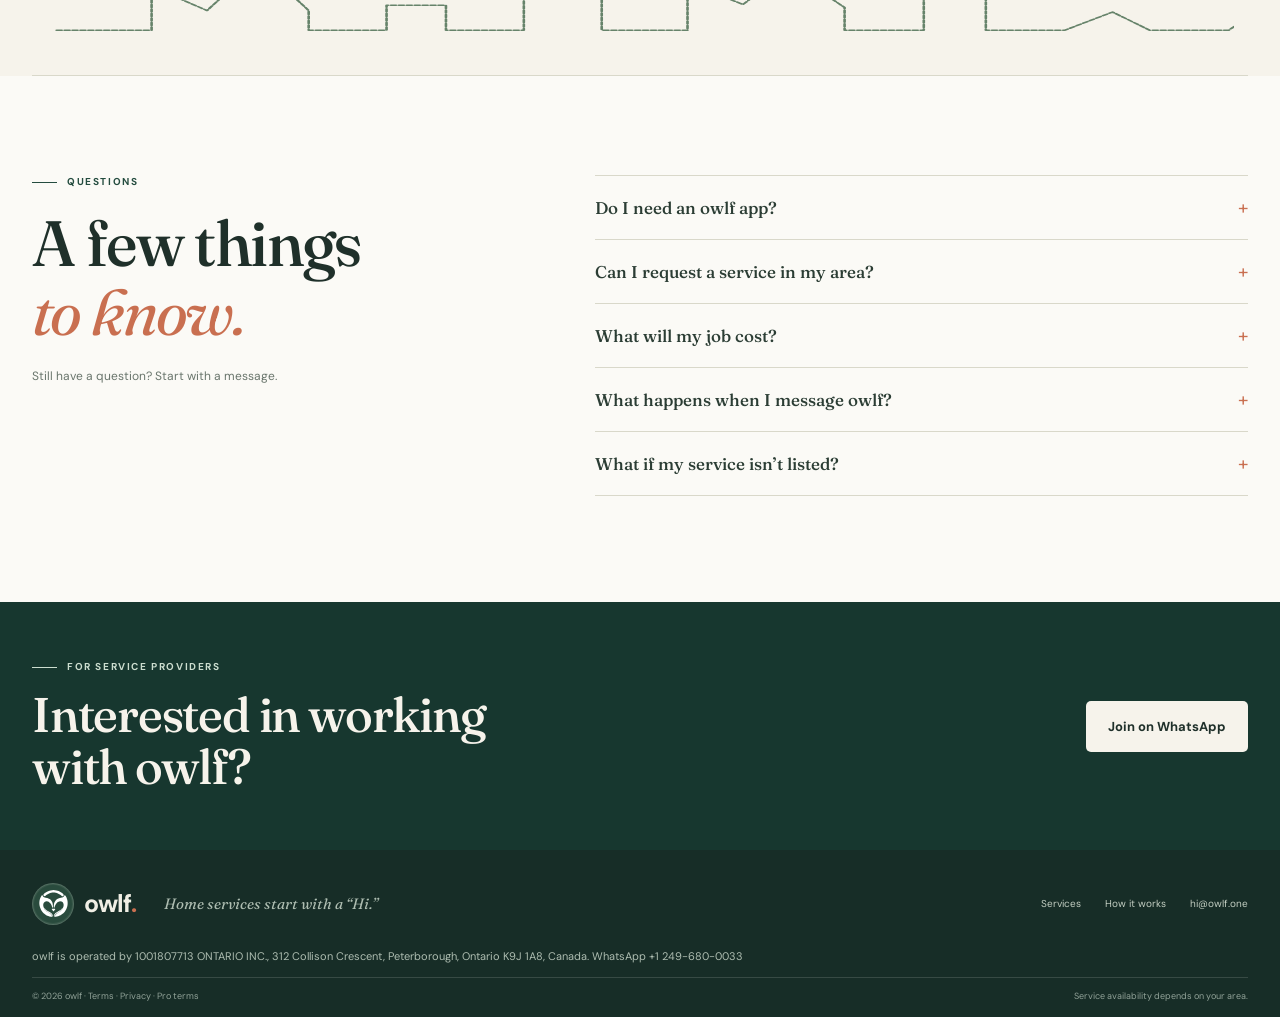
==== commit f280e3e6: "Provider CTA goes straight to WhatsApp join; drop the repeated email in the footer 'Email owlf' was " ====
--- a/index.html
+++ b/index.html
@@ -349,7 +349,7 @@
   <section class="provider-section">
     <div class="wrap provider-row reveal">
       <div><p class="eyebrow eyebrow-light"><span class="eyebrow-rule"></span>For service providers</p><h2>Interested in working<br>with owlf?</h2></div>
-      <button class="button button-paper" type="button" data-email-draft data-email-to="hi@owlf.one" data-email-subject="owlf service provider enquiry">Email owlf</button>
+      <a class="button button-paper" href="https://owlf.one/join">Join on WhatsApp</a>
     </div>
   </section>
 </main>
@@ -360,7 +360,7 @@
     <p>Home services start with a “Hi.”</p>
     <nav aria-label="Footer navigation"><a href="#services">Services</a><a href="#how">How it works</a><a href="mailto:hi@owlf.one">hi@owlf.one</a></nav>
   </div>
-  <p class="wrap footer-legal">owlf is operated by 1001807713 ONTARIO INC., 312 Collison Crescent, Peterborough, Ontario K9J 1A8, Canada. WhatsApp <a href="https://wa.me/12496800033">+1&nbsp;249-680-0033</a> · <a href="mailto:hi@owlf.one">hi@owlf.one</a></p>
+  <p class="wrap footer-legal">owlf is operated by 1001807713 ONTARIO INC., 312 Collison Crescent, Peterborough, Ontario K9J 1A8, Canada. WhatsApp <a href="https://wa.me/12496800033">+1&nbsp;249-680-0033</a></p>
   <div class="wrap footer-bottom"><span>© <span id="year">2026</span> owlf · <a href="/terms">Terms</a> · <a href="/privacy">Privacy</a> · <a href="/pro-terms">Pro terms</a></span><span>Service availability depends on your area.</span></div>
 </footer>
 </body>
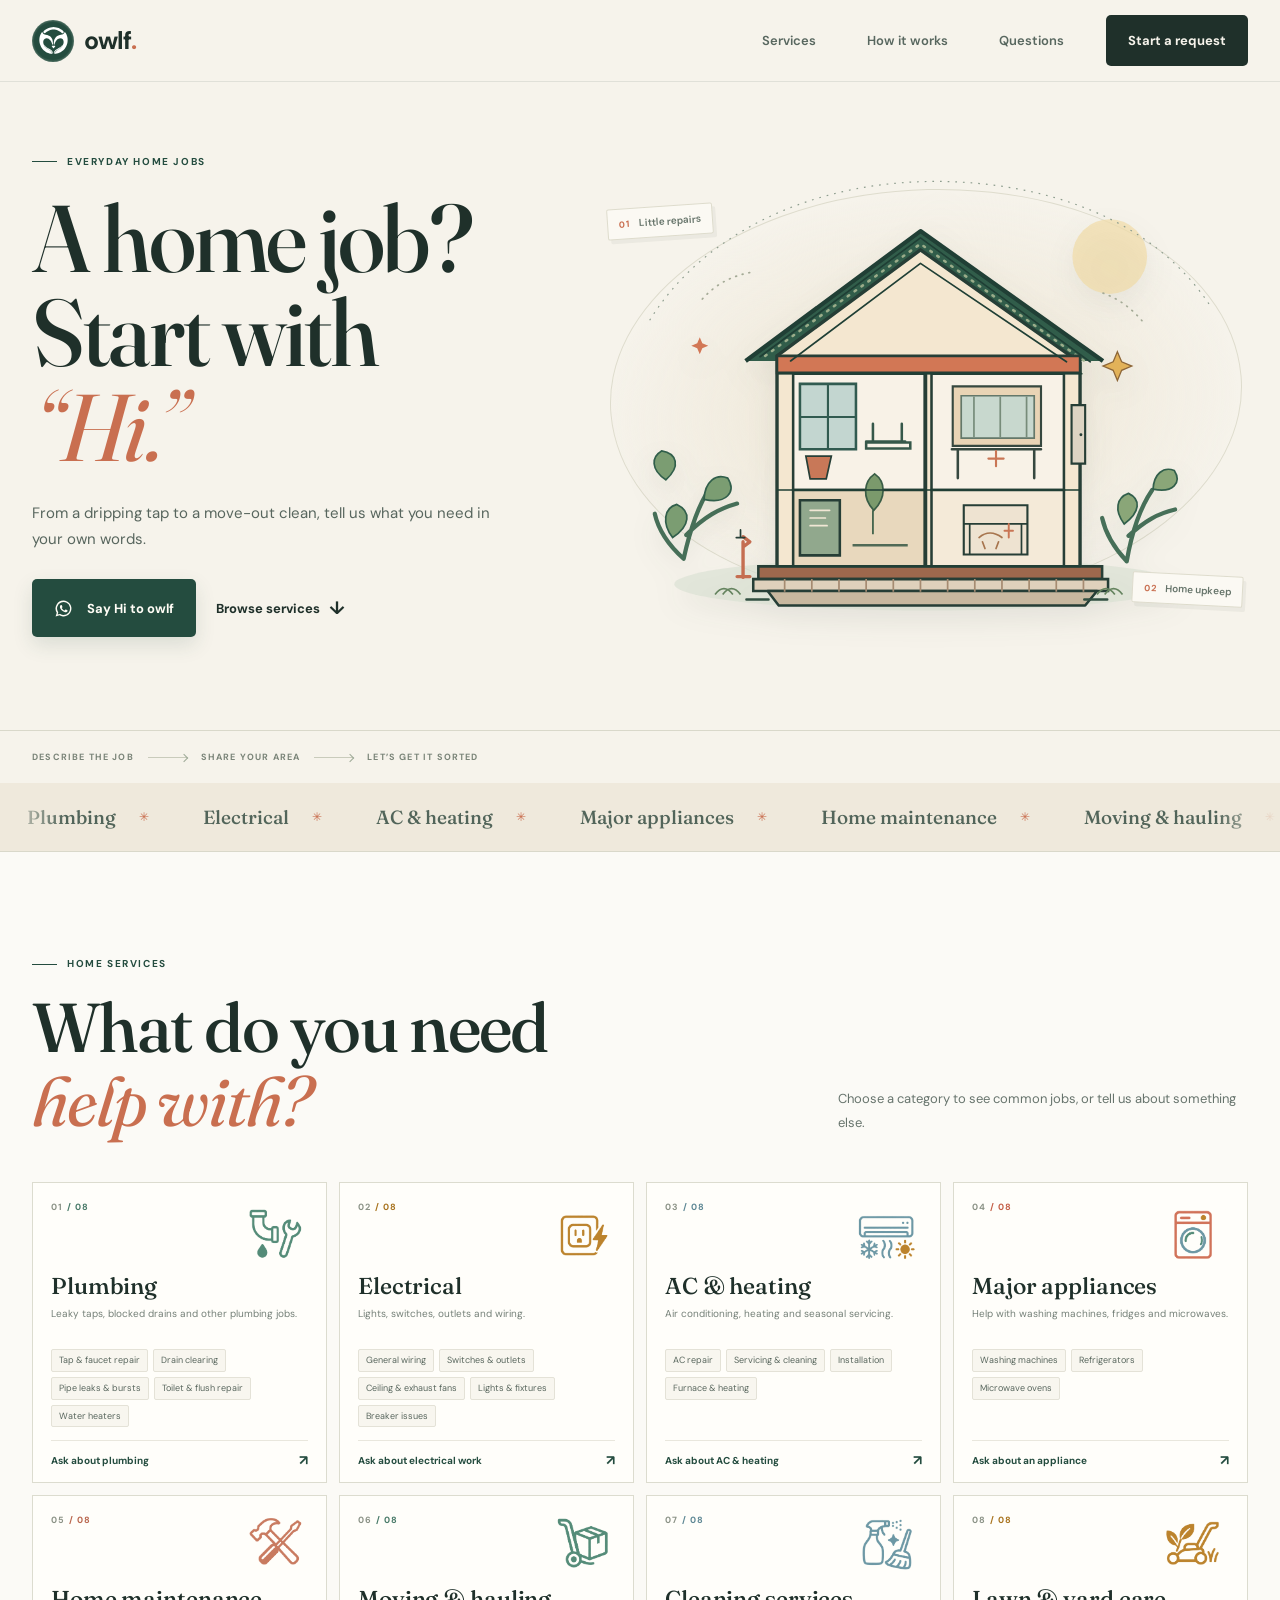
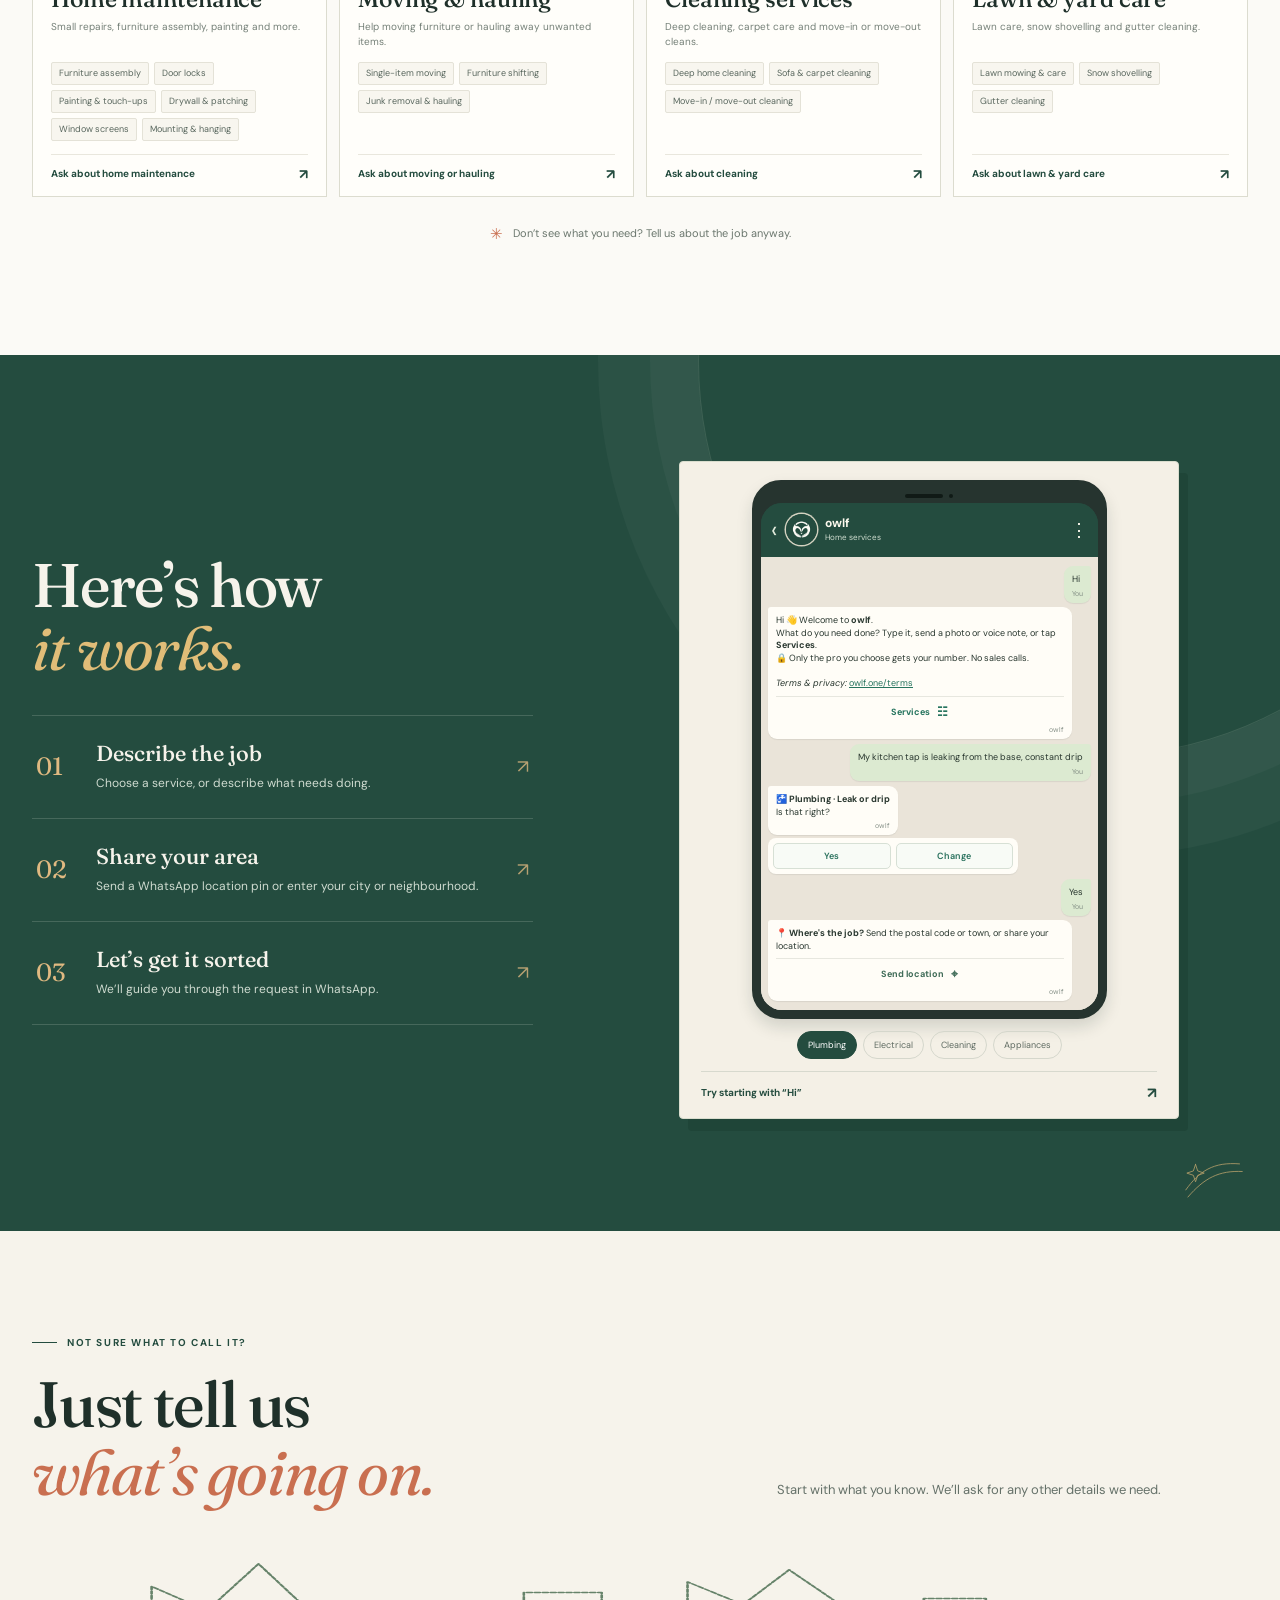
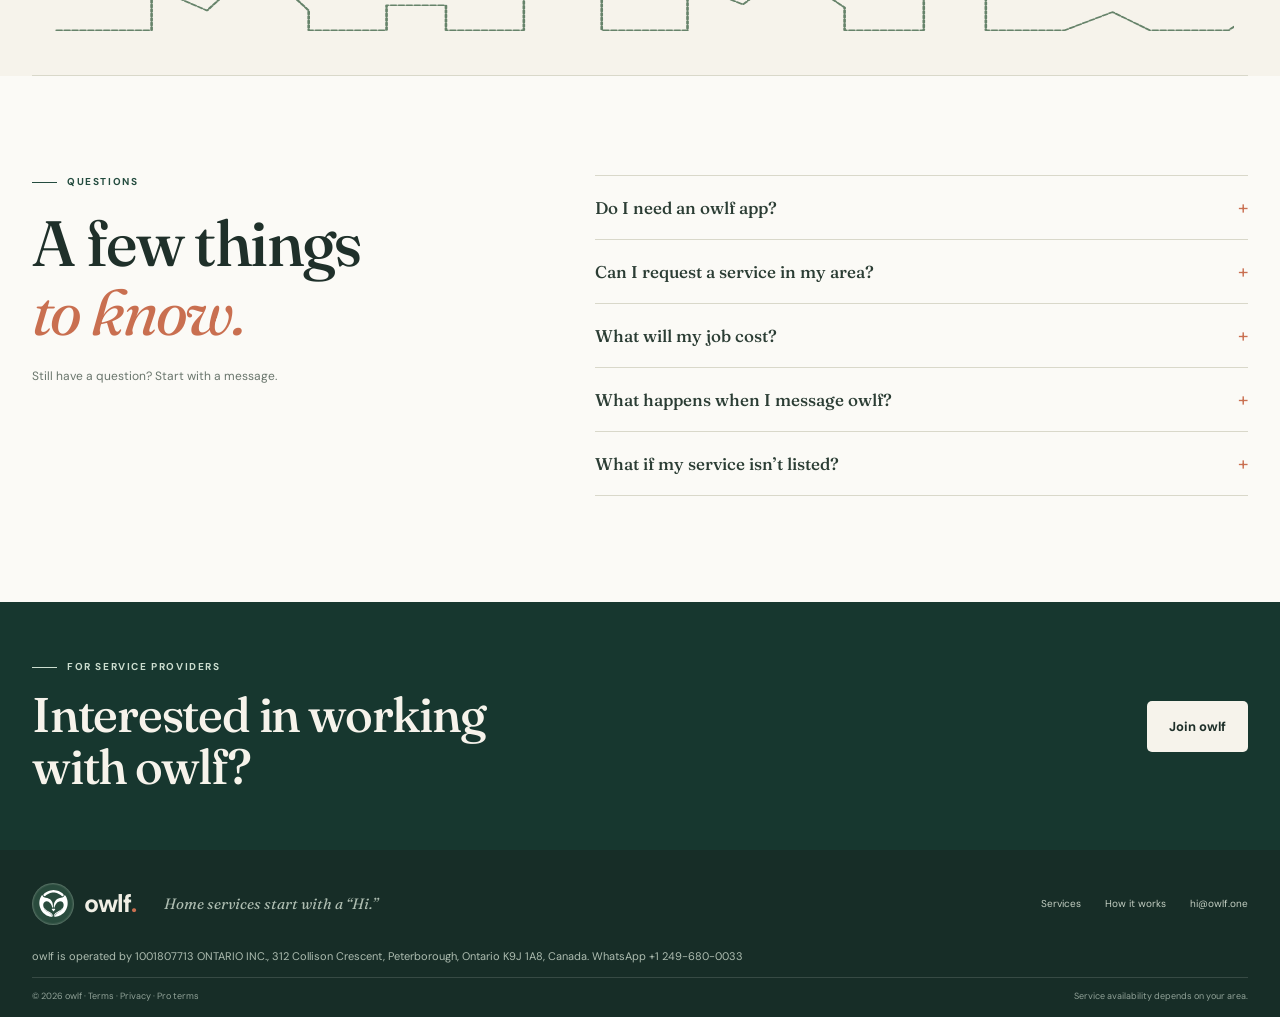
==== commit 7fdb1c6a: "Shorten the provider button to 'Join owlf' Co-Authored-By: Claude Sonnet 5 <noreply@anthropic.com> C" ====
--- a/index.html
+++ b/index.html
@@ -349,7 +349,7 @@
   <section class="provider-section">
     <div class="wrap provider-row reveal">
       <div><p class="eyebrow eyebrow-light"><span class="eyebrow-rule"></span>For service providers</p><h2>Interested in working<br>with owlf?</h2></div>
-      <a class="button button-paper" href="https://owlf.one/join">Join on WhatsApp</a>
+      <a class="button button-paper" href="https://owlf.one/join">Join owlf</a>
     </div>
   </section>
 </main>
